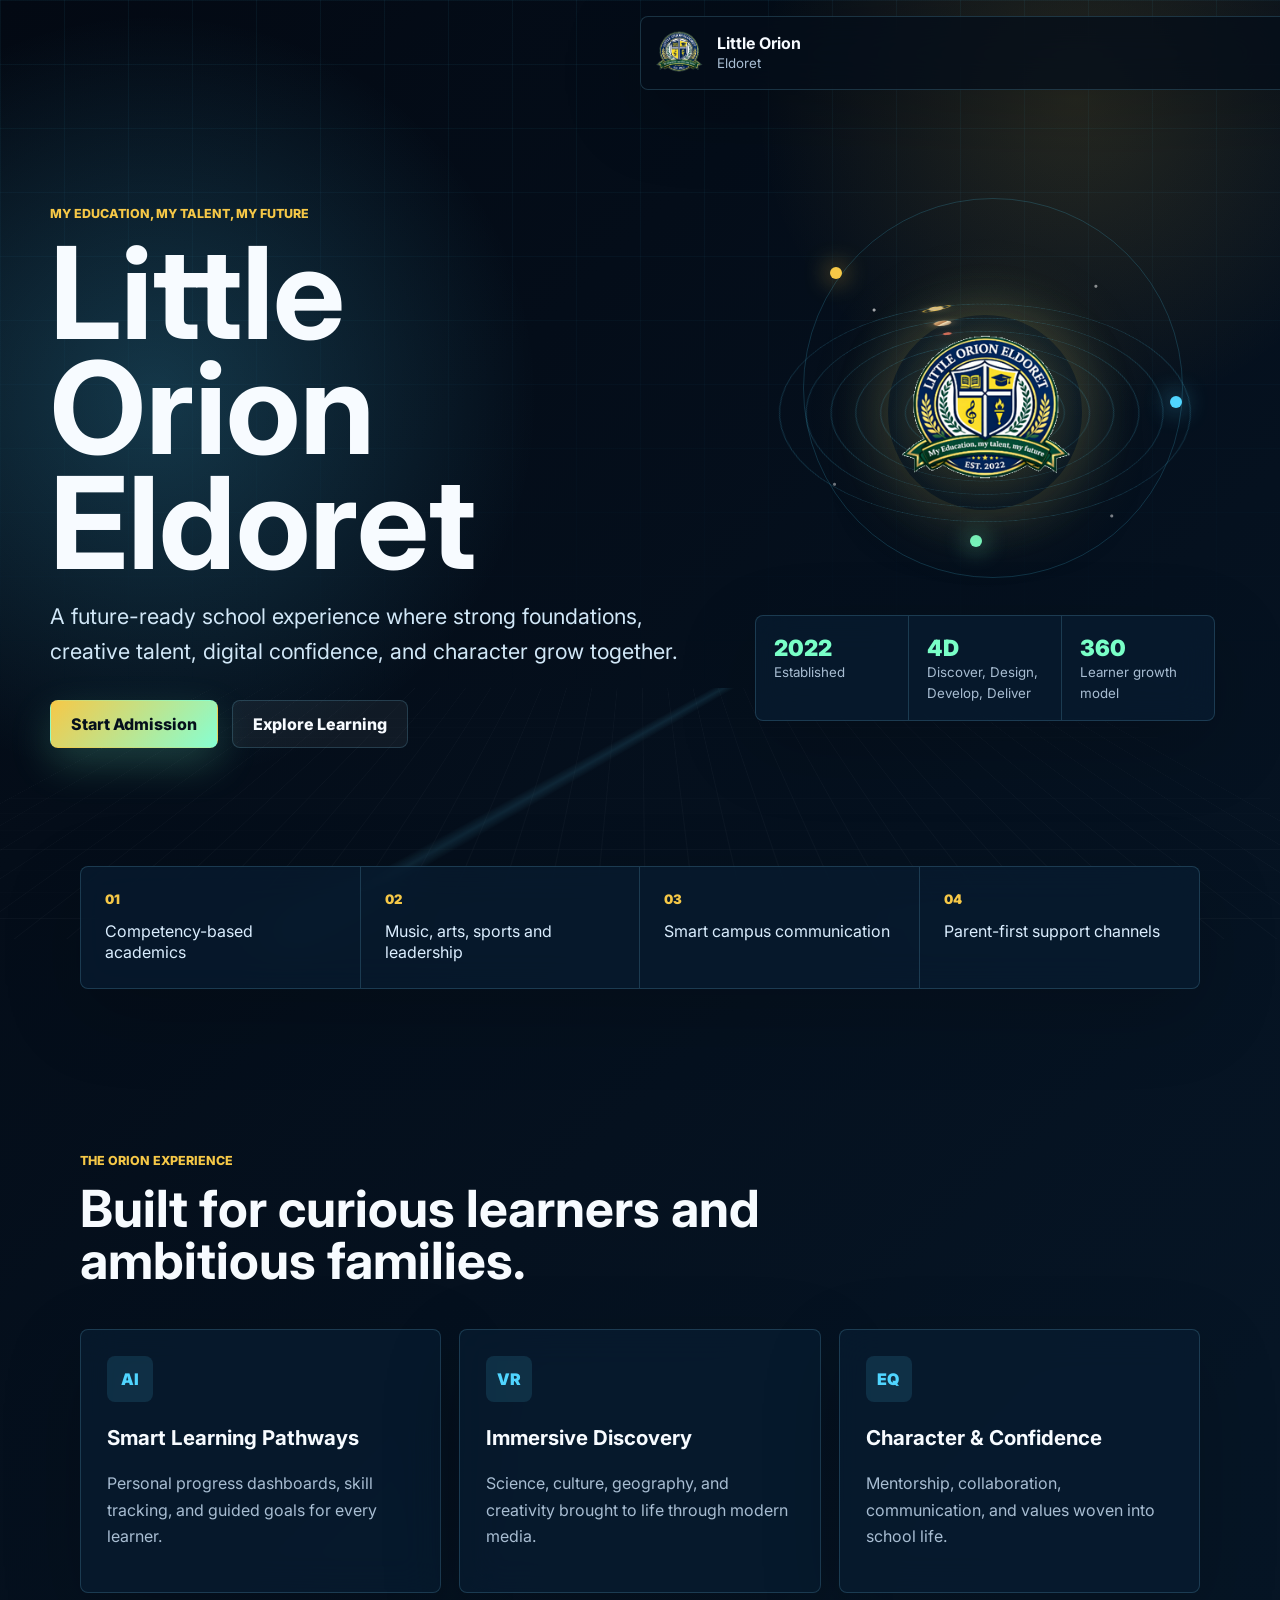
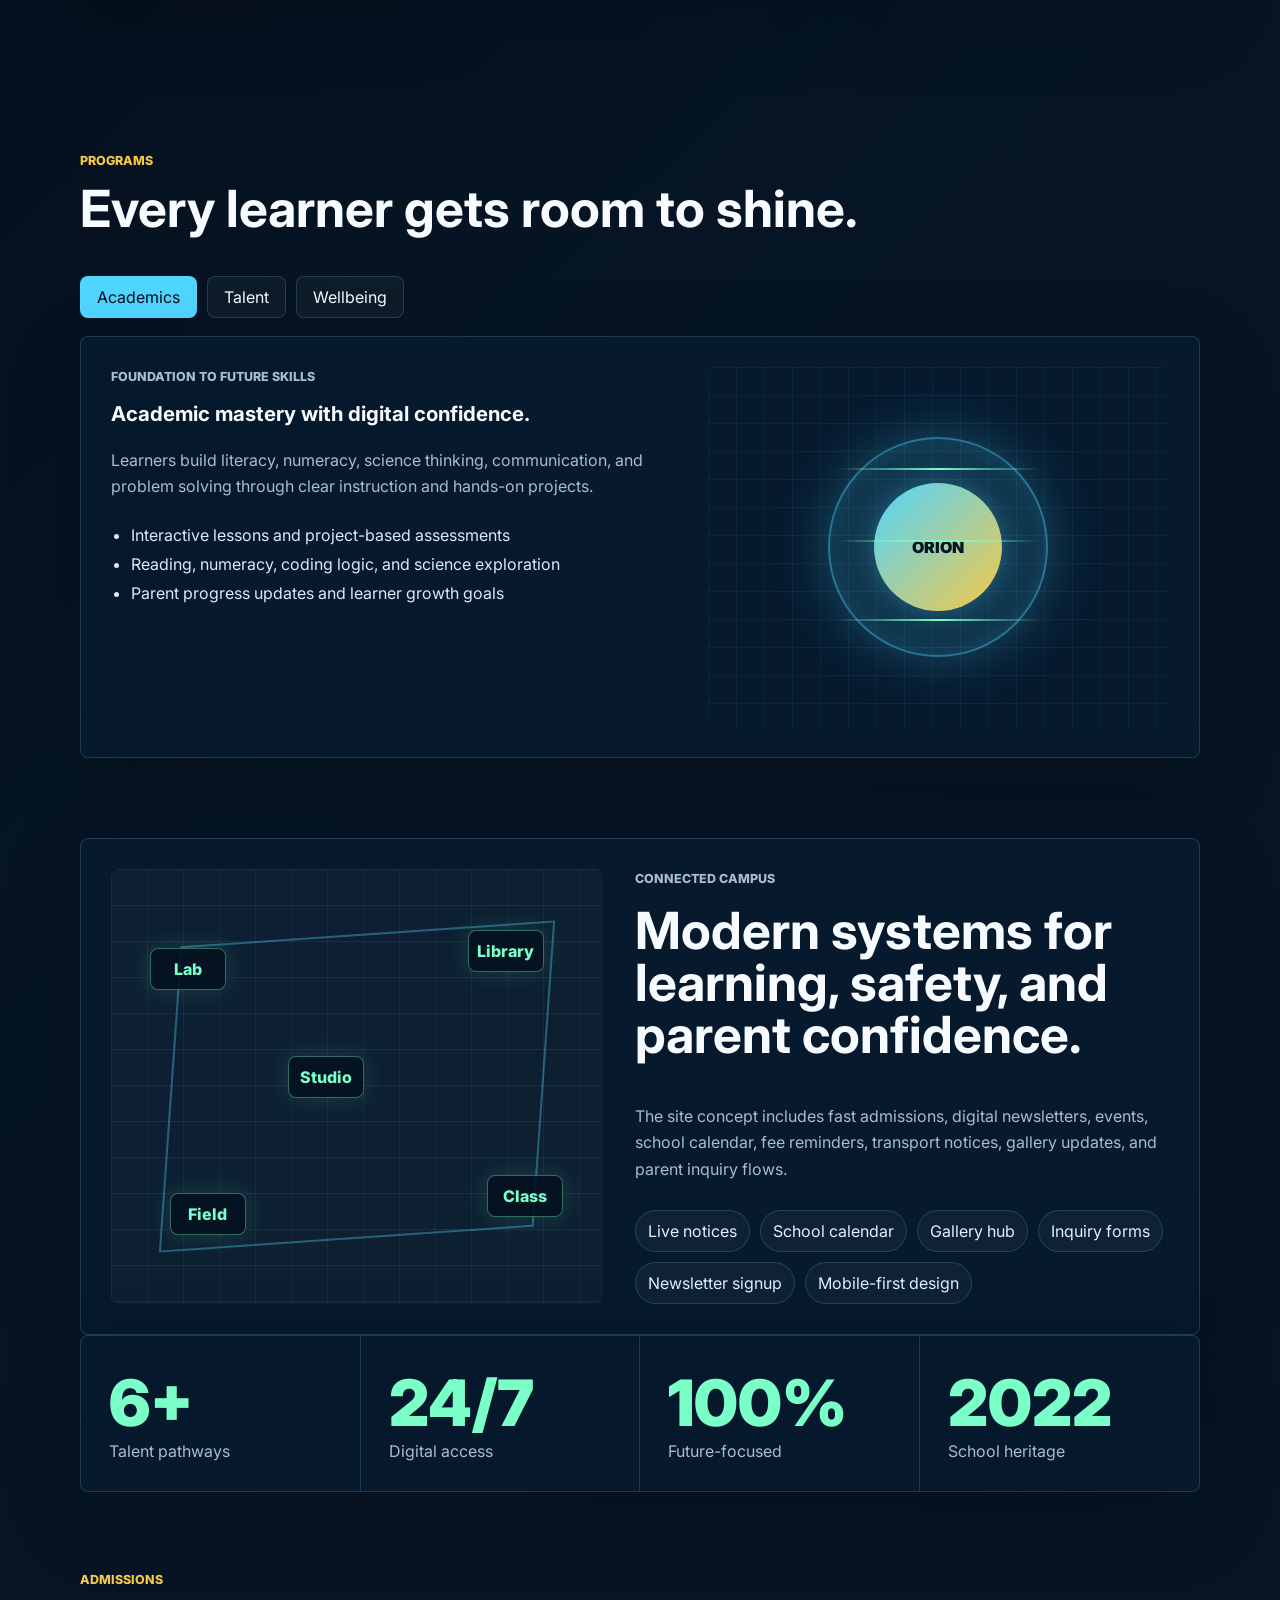
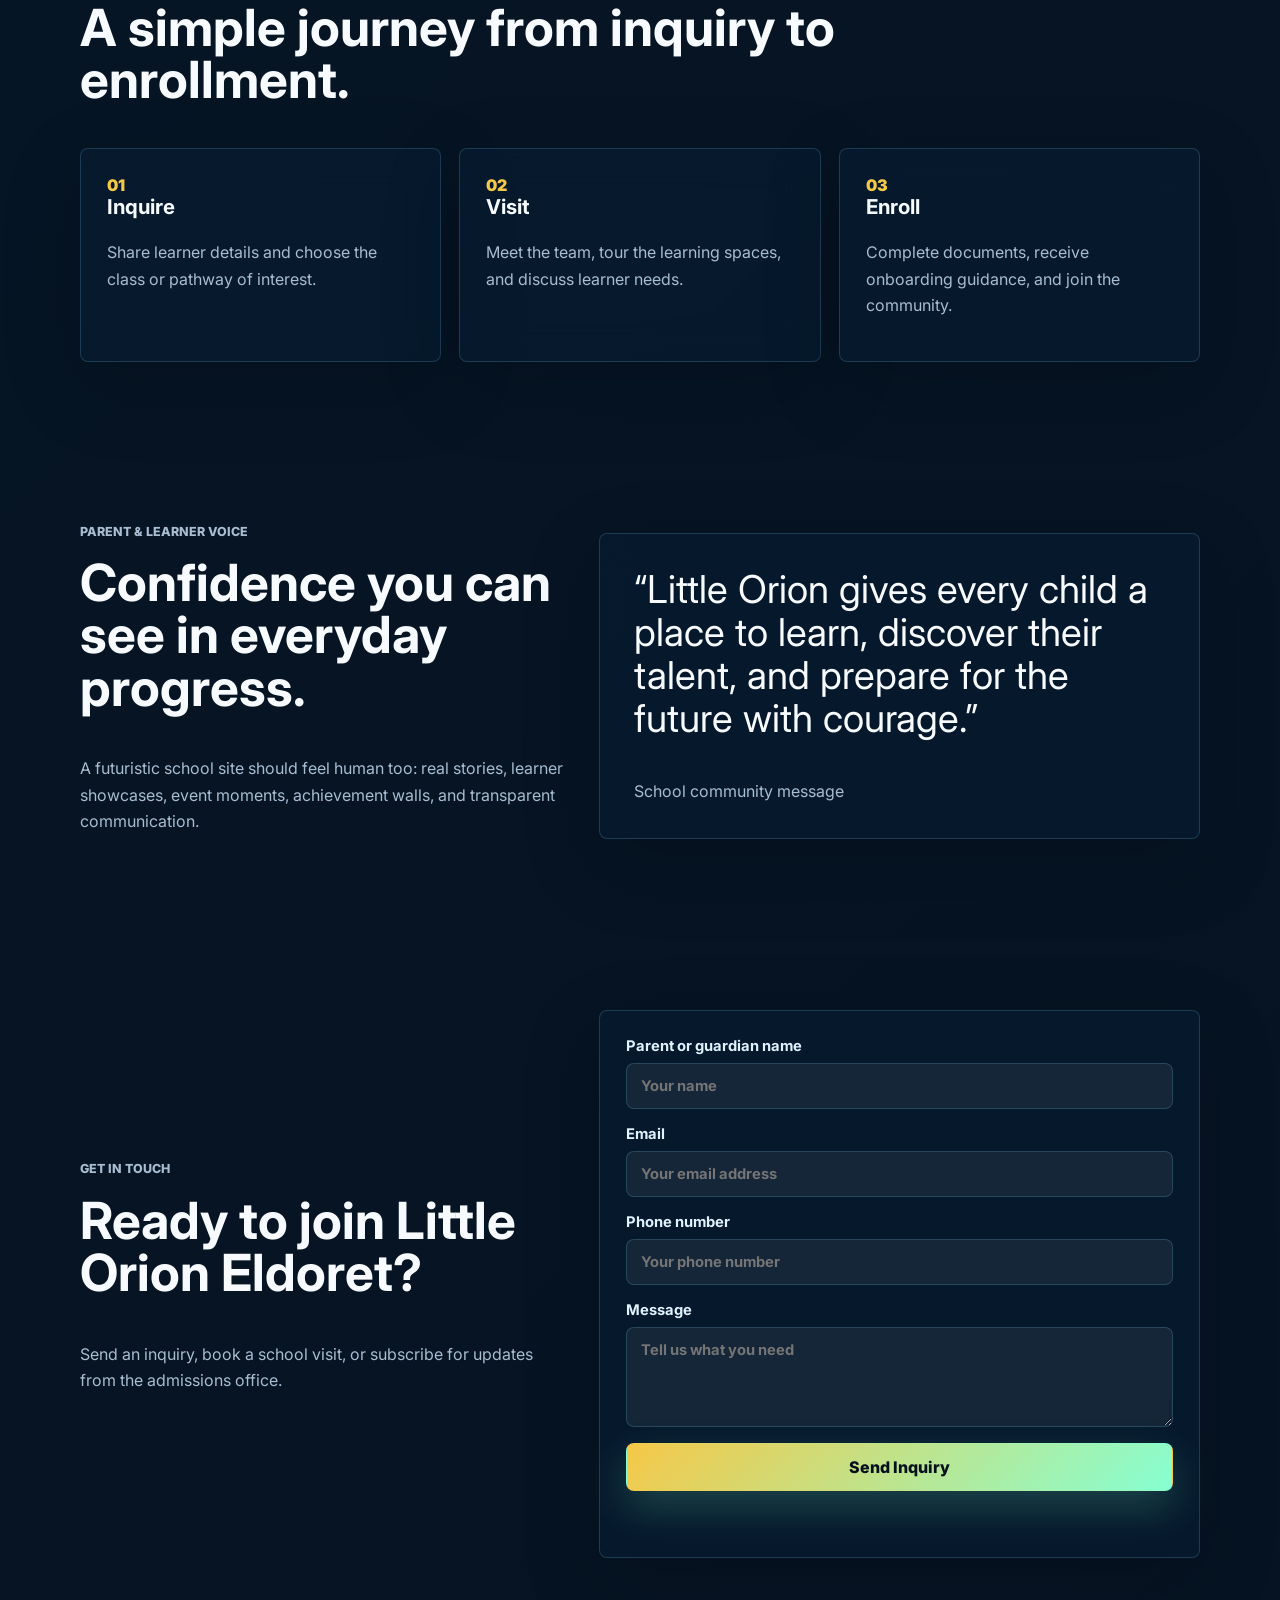
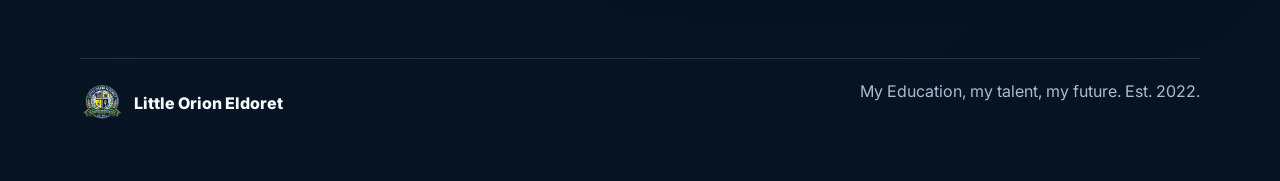
==== Little Oriin Website/LITTLE OREON SITE_FINAL/index.html @ c40c54e6 "Add files via upload" ====
<!DOCTYPE html>
<html lang="en">
  <head>
    <meta charset="UTF-8" />
    <meta name="viewport" content="width=device-width, initial-scale=1.0" />
    <title>Little Orion Eldoret | Future-Ready Learning</title>
    <meta
      name="description"
      content="A futuristic landing page concept for Little Orion Eldoret, built around academics, talent, technology, admissions, and school community."
    />
    <link rel="preconnect" href="https://fonts.googleapis.com" />
    <link rel="preconnect" href="https://fonts.gstatic.com" crossorigin />
    <link
      href="https://fonts.googleapis.com/css2?family=Inter:wght@400;500;600;700;800;900&display=swap"
      rel="stylesheet"
    />
    <link rel="stylesheet" href="styles.css" />
  </head>
  <body>
    <div class="site-shell">
      <header class="topbar" data-reveal>
        <a class="brand" href="#home" aria-label="Little Orion Eldoret home">
          <img src="assets/little-orion-crest-edge-transparent.png" alt="Little Orion Eldoret logo" />
          <span>
            <strong>Little Orion</strong>
            <small>Eldoret</small>
          </span>
        </a>
        <button class="menu-toggle" type="button" aria-label="Open navigation" aria-expanded="false">
          <span></span>
          <span></span>
          <span></span>
        </button>
        <nav class="nav-links" aria-label="Main navigation">
          <a href="#programs">Programs</a>
          <a href="#experience">Experience</a>
          <a href="#admissions">Admissions</a>
          <a href="#contact">Contact</a>
        </nav>
      </header>

      <main id="home">
        <section class="hero">
          <div class="hero-grid" aria-hidden="true"></div>
          <div class="hero-orbit" aria-hidden="true">
            <span></span>
            <span></span>
            <span></span>
          </div>
          <div class="hero-content" data-reveal>
            <p class="eyebrow">My Education, My Talent, My Future</p>
            <h1>Little Orion Eldoret</h1>
            <p class="hero-copy">
              A future-ready school experience where strong foundations, creative talent, digital
              confidence, and character grow together.
            </p>
            <div class="hero-actions">
              <a class="btn primary" href="#admissions">Start Admission</a>
              <a class="btn secondary" href="#programs">Explore Learning</a>
            </div>
          </div>

          <div class="hero-panel" data-reveal>
            <div class="crest-halo">
              <div class="solar-system" aria-hidden="true">
                <span class="orbit orbit-mercury"><i></i></span>
                <span class="orbit orbit-venus"><i></i></span>
                <span class="orbit orbit-earth"><i></i></span>
                <span class="orbit orbit-mars"><i></i></span>
                <span class="orbit orbit-jupiter"><i></i></span>
                <span class="orbit orbit-saturn"><i></i></span>
              </div>
              <img src="assets/little-orion-crest-edge-transparent.png" alt="Little Orion Eldoret crest" />
            </div>
            <div class="signal-board">
              <div>
                <span>2022</span>
                <small>Established</small>
              </div>
              <div>
                <span>4D</span>
                <small>Discover, Design, Develop, Deliver</small>
              </div>
              <div>
                <span>360</span>
                <small>Learner growth model</small>
              </div>
            </div>
          </div>
        </section>

        <section class="quick-links" aria-label="School highlights" data-reveal>
          <a href="#academics">
            <span>01</span>
            Competency-based academics
          </a>
          <a href="#talent">
            <span>02</span>
            Music, arts, sports and leadership
          </a>
          <a href="#campus">
            <span>03</span>
            Smart campus communication
          </a>
          <a href="#contact">
            <span>04</span>
            Parent-first support channels
          </a>
        </section>

        <section class="section intro" id="experience">
          <div class="section-heading" data-reveal>
            <p class="eyebrow">The Orion Experience</p>
            <h2>Built for curious learners and ambitious families.</h2>
          </div>
          <div class="experience-grid">
            <article data-reveal>
              <div class="icon">AI</div>
              <h3>Smart Learning Pathways</h3>
              <p>Personal progress dashboards, skill tracking, and guided goals for every learner.</p>
            </article>
            <article data-reveal>
              <div class="icon">VR</div>
              <h3>Immersive Discovery</h3>
              <p>Science, culture, geography, and creativity brought to life through modern media.</p>
            </article>
            <article data-reveal>
              <div class="icon">EQ</div>
              <h3>Character & Confidence</h3>
              <p>Mentorship, collaboration, communication, and values woven into school life.</p>
            </article>
          </div>
        </section>

        <section class="section programs" id="programs">
          <div class="section-heading" data-reveal>
            <p class="eyebrow">Programs</p>
            <h2>Every learner gets room to shine.</h2>
          </div>
          <div class="program-tabs" data-reveal>
            <button class="tab active" type="button" data-tab="academics">Academics</button>
            <button class="tab" type="button" data-tab="talent">Talent</button>
            <button class="tab" type="button" data-tab="wellbeing">Wellbeing</button>
          </div>
          <div class="program-display" data-reveal>
            <div class="program-copy">
              <p class="kicker" id="program-kicker">Foundation to future skills</p>
              <h3 id="program-title">Academic mastery with digital confidence.</h3>
              <p id="program-text">
                Learners build literacy, numeracy, science thinking, communication, and problem
                solving through clear instruction and hands-on projects.
              </p>
              <ul id="program-list">
                <li>Interactive lessons and project-based assessments</li>
                <li>Reading, numeracy, coding logic, and science exploration</li>
                <li>Parent progress updates and learner growth goals</li>
              </ul>
            </div>
            <div class="hologram-card" aria-label="Program visualization">
              <div class="holo-ring"></div>
              <div class="holo-core">
                <span>ORION</span>
              </div>
              <div class="data-stream one"></div>
              <div class="data-stream two"></div>
              <div class="data-stream three"></div>
            </div>
          </div>
        </section>

        <section class="section campus" id="campus">
          <div class="campus-visual" data-reveal>
            <div class="campus-line"></div>
            <div class="node n1">Lab</div>
            <div class="node n2">Library</div>
            <div class="node n3">Studio</div>
            <div class="node n4">Field</div>
            <div class="node n5">Class</div>
          </div>
          <div class="campus-copy" data-reveal>
            <p class="eyebrow">Connected Campus</p>
            <h2>Modern systems for learning, safety, and parent confidence.</h2>
            <p>
              The site concept includes fast admissions, digital newsletters, events, school
              calendar, fee reminders, transport notices, gallery updates, and parent inquiry flows.
            </p>
            <div class="feature-list">
              <span>Live notices</span>
              <span>School calendar</span>
              <span>Gallery hub</span>
              <span>Inquiry forms</span>
              <span>Newsletter signup</span>
              <span>Mobile-first design</span>
            </div>
          </div>
        </section>

        <section class="section stats" data-reveal>
          <div>
            <strong>6+</strong>
            <span>Talent pathways</span>
          </div>
          <div>
            <strong>24/7</strong>
            <span>Digital access</span>
          </div>
          <div>
            <strong>100%</strong>
            <span>Future-focused</span>
          </div>
          <div>
            <strong>2022</strong>
            <span>School heritage</span>
          </div>
        </section>

        <section class="section admissions" id="admissions">
          <div class="section-heading" data-reveal>
            <p class="eyebrow">Admissions</p>
            <h2>A simple journey from inquiry to enrollment.</h2>
          </div>
          <div class="timeline">
            <article data-reveal>
              <span>01</span>
              <h3>Inquire</h3>
              <p>Share learner details and choose the class or pathway of interest.</p>
            </article>
            <article data-reveal>
              <span>02</span>
              <h3>Visit</h3>
              <p>Meet the team, tour the learning spaces, and discuss learner needs.</p>
            </article>
            <article data-reveal>
              <span>03</span>
              <h3>Enroll</h3>
              <p>Complete documents, receive onboarding guidance, and join the community.</p>
            </article>
          </div>
        </section>

        <section class="section stories">
          <div class="story-copy" data-reveal>
            <p class="eyebrow">Parent & Learner Voice</p>
            <h2>Confidence you can see in everyday progress.</h2>
            <p>
              A futuristic school site should feel human too: real stories, learner showcases,
              event moments, achievement walls, and transparent communication.
            </p>
          </div>
          <div class="testimonial" data-reveal>
            <p>
              “Little Orion gives every child a place to learn, discover their talent, and prepare
              for the future with courage.”
            </p>
            <span>School community message</span>
          </div>
        </section>

        <section class="section contact" id="contact">
          <div data-reveal>
            <p class="eyebrow">Get In Touch</p>
            <h2>Ready to join Little Orion Eldoret?</h2>
            <p>
              Send an inquiry, book a school visit, or subscribe for updates from the admissions
              office.
            </p>
          </div>
          <form
            class="contact-form"
            data-reveal
            action="https://formspree.io/f/xkoyrvpa"
            method="POST"
          >
            <input type="hidden" name="_subject" value="New Little Orion Eldoret inquiry" />
            <input type="text" name="_honey" tabindex="-1" autocomplete="off" aria-hidden="true" />
            <label>
              Parent or guardian name
              <input type="text" name="name" placeholder="Your name" required />
            </label>
            <label>
              Email
              <input type="email" name="email" placeholder="Your email address" required />
            </label>
            <label>
              Phone number
              <input type="tel" name="phone" placeholder="Your phone number" />
            </label>
            <label>
              Message
              <textarea name="message" rows="4" placeholder="Tell us what you need" required></textarea>
            </label>
            <button class="btn primary" type="submit">Send Inquiry</button>
            <p class="form-status" role="status" aria-live="polite"></p>
          </form>
        </section>
      </main>

      <footer class="footer">
        <div>
          <img src="assets/little-orion-crest-edge-transparent.png" alt="" />
          <span>Little Orion Eldoret</span>
        </div>
        <p>My Education, my talent, my future. Est. 2022.</p>
      </footer>
    </div>
    <script src="script.js"></script>
  </body>
</html>
---- Little Oriin Website/LITTLE OREON SITE_FINAL/styles.css ----
:root {
  color-scheme: dark;
  --navy: #061525;
  --deep: #071b30;
  --blue: #0a4d8e;
  --cyan: #50d5ff;
  --mint: #79ffc7;
  --gold: #f6c847;
  --white: #f7fbff;
  --muted: #a8bdd2;
  --line: rgba(130, 219, 255, 0.18);
  --glass: rgba(8, 28, 49, 0.72);
  --radius: 8px;
  font-family: Inter, system-ui, -apple-system, BlinkMacSystemFont, "Segoe UI", sans-serif;
}

* {
  box-sizing: border-box;
}

html {
  scroll-behavior: smooth;
}

body {
  margin: 0;
  background:
    radial-gradient(circle at 12% 8%, rgba(80, 213, 255, 0.22), transparent 24rem),
    radial-gradient(circle at 84% 2%, rgba(246, 200, 71, 0.14), transparent 20rem),
    linear-gradient(135deg, #030913 0%, var(--navy) 42%, #061322 100%);
  color: var(--white);
  min-height: 100vh;
}

body::before {
  content: "";
  position: fixed;
  inset: 0;
  pointer-events: none;
  background-image:
    linear-gradient(rgba(80, 213, 255, 0.06) 1px, transparent 1px),
    linear-gradient(90deg, rgba(80, 213, 255, 0.06) 1px, transparent 1px);
  background-size: 64px 64px;
  mask-image: linear-gradient(to bottom, black, transparent 78%);
}

a {
  color: inherit;
  text-decoration: none;
}

button,
input,
textarea {
  font: inherit;
}

.site-shell {
  overflow: hidden;
}

.topbar {
  position: fixed;
  top: 16px;
  left: 50%;
  transform: translateX(-50%);
  z-index: 30;
  width: min(1120px, calc(100% - 32px));
  min-height: 72px;
  display: flex;
  align-items: center;
  justify-content: space-between;
  gap: 20px;
  padding: 10px 12px;
  border: 1px solid var(--line);
  border-radius: var(--radius);
  background: rgba(4, 14, 25, 0.78);
  backdrop-filter: blur(22px);
  box-shadow: 0 20px 80px rgba(0, 0, 0, 0.22);
}

.brand {
  display: inline-flex;
  align-items: center;
  gap: 12px;
  min-width: 0;
}

.brand img {
  width: 52px;
  height: 52px;
}

.brand strong,
.brand small {
  display: block;
}

.brand strong {
  font-size: 1rem;
  line-height: 1;
}

.brand small {
  color: var(--muted);
  margin-top: 4px;
}

.nav-links {
  display: flex;
  align-items: center;
  gap: 6px;
}

.nav-links a {
  padding: 12px 14px;
  border-radius: 999px;
  color: #d8eaff;
  font-size: 0.92rem;
  transition: background 180ms ease, color 180ms ease;
}

.nav-links a:hover {
  background: rgba(80, 213, 255, 0.12);
  color: white;
}

.menu-toggle {
  display: none;
  width: 44px;
  height: 44px;
  border: 1px solid var(--line);
  border-radius: var(--radius);
  background: rgba(255, 255, 255, 0.04);
  padding: 10px;
}

.menu-toggle span {
  display: block;
  height: 2px;
  margin: 5px 0;
  background: var(--white);
}

.hero {
  position: relative;
  min-height: 100vh;
  display: grid;
  grid-template-columns: minmax(0, 1.05fr) minmax(300px, 0.8fr);
  align-items: center;
  gap: 48px;
  width: min(1180px, calc(100% - 40px));
  margin: 0 auto;
  padding: 126px 0 72px;
}

.hero-grid {
  position: absolute;
  inset: 80px -12vw 40px;
  background:
    linear-gradient(120deg, transparent 0 45%, rgba(80, 213, 255, 0.18) 46%, transparent 47% 100%),
    linear-gradient(rgba(255, 255, 255, 0.04) 1px, transparent 1px),
    linear-gradient(90deg, rgba(255, 255, 255, 0.04) 1px, transparent 1px);
  background-size: 100% 100%, 44px 44px, 44px 44px;
  transform: perspective(760px) rotateX(62deg) translateY(18%);
  transform-origin: center bottom;
  opacity: 0.62;
}

.hero-orbit {
  position: absolute;
  right: 4%;
  top: 22%;
  width: 380px;
  height: 380px;
  border: 1px solid rgba(80, 213, 255, 0.18);
  border-radius: 50%;
  animation: spin 18s linear infinite;
}

.hero-orbit span {
  position: absolute;
  width: 12px;
  height: 12px;
  border-radius: 50%;
  background: var(--gold);
  box-shadow: 0 0 24px var(--gold);
}

.hero-orbit span:nth-child(1) {
  top: 18%;
  left: 7%;
}

.hero-orbit span:nth-child(2) {
  right: 0;
  top: 52%;
  background: var(--cyan);
  box-shadow: 0 0 24px var(--cyan);
}

.hero-orbit span:nth-child(3) {
  bottom: 8%;
  left: 44%;
  background: var(--mint);
  box-shadow: 0 0 24px var(--mint);
}

.hero-content,
.hero-panel,
.section,
.quick-links {
  position: relative;
  z-index: 2;
}

.eyebrow,
.kicker {
  margin: 0 0 14px;
  color: var(--gold);
  font-size: 0.78rem;
  font-weight: 800;
  letter-spacing: 0;
  text-transform: uppercase;
}

h1,
h2,
h3,
p {
  margin-top: 0;
}

h1 {
  max-width: 820px;
  margin-bottom: 18px;
  font-size: clamp(3.4rem, 10vw, 8.4rem);
  line-height: 0.9;
  letter-spacing: 0;
}

h2 {
  font-size: clamp(2rem, 4vw, 4.2rem);
  line-height: 1.02;
  letter-spacing: 0;
}

h3 {
  font-size: 1.28rem;
  line-height: 1.18;
}

.hero-copy {
  max-width: 650px;
  color: #d1e7f7;
  font-size: clamp(1.05rem, 1.7vw, 1.35rem);
  line-height: 1.65;
}

.hero-actions {
  display: flex;
  flex-wrap: wrap;
  gap: 14px;
  margin-top: 30px;
}

.btn {
  display: inline-flex;
  align-items: center;
  justify-content: center;
  min-height: 48px;
  padding: 0 20px;
  border: 1px solid transparent;
  border-radius: var(--radius);
  font-weight: 800;
  cursor: pointer;
}

.btn.primary {
  color: #05101c;
  background: linear-gradient(135deg, var(--gold), #86ffd2);
  box-shadow: 0 16px 42px rgba(121, 255, 199, 0.2);
}

.btn.secondary {
  border-color: var(--line);
  color: var(--white);
  background: rgba(255, 255, 255, 0.05);
}

.hero-panel {
  display: grid;
  gap: 22px;
  justify-items: center;
}

.crest-halo {
  position: relative;
  width: min(360px, 82vw);
  aspect-ratio: 1;
  display: grid;
  place-items: center;
  border-radius: 50%;
  background:
    radial-gradient(circle at 50% 50%, rgba(246, 200, 71, 0.28), transparent 22%),
    radial-gradient(circle at 50% 50%, rgba(80, 213, 255, 0.12), transparent 58%),
    radial-gradient(circle at 50% 50%, rgba(246, 200, 71, 0.08), transparent 70%);
}

.crest-halo::before,
.crest-halo::after {
  content: "";
  position: absolute;
  inset: 0;
  border-radius: 50%;
  pointer-events: none;
}

.crest-halo::before {
  inset: 23%;
  background: radial-gradient(circle, rgba(255, 236, 139, 0.48), rgba(246, 200, 71, 0.12) 44%, transparent 68%);
  box-shadow: 0 0 54px rgba(246, 200, 71, 0.24);
  animation: solarPulse 3.8s ease-in-out infinite;
}

.crest-halo::after {
  inset: -5%;
  background:
    radial-gradient(circle at 22% 24%, rgba(255, 255, 255, 0.76) 0 1px, transparent 2px),
    radial-gradient(circle at 78% 18%, rgba(255, 255, 255, 0.62) 0 1px, transparent 2px),
    radial-gradient(circle at 82% 76%, rgba(255, 255, 255, 0.58) 0 1px, transparent 2px),
    radial-gradient(circle at 12% 68%, rgba(255, 255, 255, 0.52) 0 1px, transparent 2px);
  opacity: 0.82;
}

.crest-halo img {
  width: 54%;
  z-index: 5;
  filter: drop-shadow(0 24px 40px rgba(0, 0, 0, 0.38));
}

.solar-system {
  position: absolute;
  inset: -3%;
  z-index: 2;
  border-radius: 50%;
  transform: rotateX(58deg) rotateZ(-14deg);
  transform-style: preserve-3d;
}

.orbit {
  position: absolute;
  left: 50%;
  top: 50%;
  display: block;
  border: 1px solid rgba(80, 213, 255, 0.2);
  border-radius: 50%;
  transform: translate(-50%, -50%);
  animation: planetOrbit var(--duration) linear infinite;
}

.orbit i {
  position: absolute;
  left: 50%;
  top: -5px;
  display: block;
  width: var(--planet-size);
  height: var(--planet-size);
  border-radius: 50%;
  background: var(--planet-color);
  box-shadow: 0 0 16px var(--planet-glow);
  transform: translateX(-50%) rotateX(-58deg);
}

.orbit-mercury {
  width: 42%;
  height: 42%;
  --duration: 6s;
  --planet-size: 7px;
  --planet-color: #bab8ad;
  --planet-glow: rgba(186, 184, 173, 0.45);
}

.orbit-venus {
  width: 55%;
  height: 55%;
  --duration: 9s;
  --planet-size: 10px;
  --planet-color: #e9b66c;
  --planet-glow: rgba(233, 182, 108, 0.5);
}

.orbit-earth {
  width: 68%;
  height: 68%;
  --duration: 13s;
  --planet-size: 11px;
  --planet-color: #4dd6ff;
  --planet-glow: rgba(77, 214, 255, 0.55);
}

.orbit-mars {
  width: 81%;
  height: 81%;
  --duration: 17s;
  --planet-size: 9px;
  --planet-color: #db735d;
  --planet-glow: rgba(219, 115, 93, 0.5);
}

.orbit-jupiter {
  width: 94%;
  height: 94%;
  --duration: 24s;
  --planet-size: 18px;
  --planet-color: linear-gradient(135deg, #f3d7a0, #b77b4b 48%, #fff0c7 52%, #8c5f42);
  --planet-glow: rgba(243, 215, 160, 0.45);
}

.orbit-saturn {
  width: 108%;
  height: 108%;
  --duration: 31s;
  --planet-size: 15px;
  --planet-color: #d7c089;
  --planet-glow: rgba(215, 192, 137, 0.45);
}

.orbit-saturn i::after {
  content: "";
  position: absolute;
  left: 50%;
  top: 50%;
  width: 28px;
  height: 8px;
  border: 2px solid rgba(246, 200, 71, 0.72);
  border-radius: 50%;
  transform: translate(-50%, -50%) rotate(-18deg);
}

.signal-board,
.quick-links,
.experience-grid article,
.program-display,
.campus,
.stats,
.timeline article,
.testimonial,
.contact-form {
  border: 1px solid var(--line);
  border-radius: var(--radius);
  background: var(--glass);
  backdrop-filter: blur(18px);
  box-shadow: 0 24px 80px rgba(0, 0, 0, 0.18);
}

.signal-board {
  display: grid;
  grid-template-columns: repeat(3, 1fr);
  width: min(460px, 100%);
}

.signal-board div {
  padding: 18px;
  border-right: 1px solid var(--line);
}

.signal-board div:last-child {
  border-right: 0;
}

.signal-board span,
.stats strong {
  display: block;
  color: var(--mint);
  font-size: 1.4rem;
  font-weight: 900;
}

.signal-board small,
.stats span {
  color: var(--muted);
  line-height: 1.35;
}

.quick-links {
  width: min(1120px, calc(100% - 40px));
  margin: -34px auto 84px;
  display: grid;
  grid-template-columns: repeat(4, 1fr);
  overflow: hidden;
}

.quick-links a {
  min-height: 120px;
  padding: 24px;
  border-right: 1px solid var(--line);
  color: #dbeeff;
  line-height: 1.35;
}

.quick-links a:last-child {
  border-right: 0;
}

.quick-links span {
  display: block;
  color: var(--gold);
  font-size: 0.82rem;
  font-weight: 900;
  margin-bottom: 12px;
}

.section {
  width: min(1120px, calc(100% - 40px));
  margin: 0 auto;
  padding: 80px 0;
}

.section-heading {
  max-width: 780px;
  margin-bottom: 34px;
}

.experience-grid {
  display: grid;
  grid-template-columns: repeat(3, 1fr);
  gap: 18px;
}

.experience-grid article {
  padding: 26px;
}

.icon {
  width: 46px;
  height: 46px;
  display: grid;
  place-items: center;
  margin-bottom: 24px;
  border-radius: var(--radius);
  background: rgba(80, 213, 255, 0.12);
  color: var(--cyan);
  font-weight: 900;
}

.experience-grid p,
.program-copy p,
.campus-copy p,
.story-copy p,
.contact p,
.timeline p,
.testimonial span {
  color: var(--muted);
  line-height: 1.65;
}

.program-tabs {
  display: flex;
  gap: 10px;
  flex-wrap: wrap;
  margin-bottom: 18px;
}

.tab {
  min-height: 42px;
  padding: 0 16px;
  border: 1px solid var(--line);
  border-radius: var(--radius);
  color: var(--white);
  background: rgba(255, 255, 255, 0.04);
  cursor: pointer;
}

.tab.active {
  color: #05101c;
  background: var(--cyan);
}

.program-display {
  display: grid;
  grid-template-columns: minmax(0, 1fr) minmax(280px, 0.82fr);
  gap: 34px;
  padding: 30px;
}

.program-copy ul {
  padding-left: 20px;
  margin: 22px 0 0;
  color: #d9ebf9;
  line-height: 1.8;
}

.hologram-card {
  min-height: 360px;
  position: relative;
  display: grid;
  place-items: center;
  overflow: hidden;
  border-radius: var(--radius);
  background:
    linear-gradient(rgba(80, 213, 255, 0.07) 1px, transparent 1px),
    linear-gradient(90deg, rgba(80, 213, 255, 0.07) 1px, transparent 1px),
    radial-gradient(circle at center, rgba(80, 213, 255, 0.18), transparent 58%);
  background-size: 28px 28px, 28px 28px, 100% 100%;
}

.holo-ring {
  width: 220px;
  aspect-ratio: 1;
  border: 2px solid rgba(80, 213, 255, 0.45);
  border-radius: 50%;
  box-shadow: inset 0 0 34px rgba(80, 213, 255, 0.28), 0 0 36px rgba(80, 213, 255, 0.18);
  animation: spin 12s linear infinite;
}

.holo-core {
  position: absolute;
  width: 128px;
  aspect-ratio: 1;
  display: grid;
  place-items: center;
  border-radius: 50%;
  color: #061525;
  background: linear-gradient(135deg, var(--cyan), var(--gold));
  font-weight: 900;
  box-shadow: 0 0 46px rgba(80, 213, 255, 0.42);
}

.data-stream {
  position: absolute;
  height: 2px;
  width: 44%;
  background: linear-gradient(90deg, transparent, var(--mint), transparent);
  animation: scan 3s linear infinite;
}

.data-stream.one {
  top: 28%;
}

.data-stream.two {
  top: 48%;
  animation-delay: 1s;
}

.data-stream.three {
  top: 70%;
  animation-delay: 1.7s;
}

.campus {
  display: grid;
  grid-template-columns: 0.92fr 1fr;
  gap: 32px;
  padding: 30px;
}

.campus-visual {
  min-height: 390px;
  position: relative;
  border-radius: var(--radius);
  background:
    linear-gradient(rgba(246, 200, 71, 0.08) 1px, transparent 1px),
    linear-gradient(90deg, rgba(80, 213, 255, 0.08) 1px, transparent 1px),
    rgba(255, 255, 255, 0.03);
  background-size: 36px 36px;
}

.campus-line {
  position: absolute;
  inset: 64px 60px;
  border: 2px solid rgba(80, 213, 255, 0.36);
  transform: skew(-8deg) rotate(-4deg);
}

.node {
  position: absolute;
  min-width: 76px;
  min-height: 42px;
  display: grid;
  place-items: center;
  border: 1px solid rgba(121, 255, 199, 0.38);
  border-radius: var(--radius);
  background: rgba(4, 18, 32, 0.88);
  color: var(--mint);
  font-weight: 800;
  box-shadow: 0 0 24px rgba(121, 255, 199, 0.14);
}

.n1 { left: 8%; top: 18%; }
.n2 { right: 12%; top: 14%; }
.n3 { left: 36%; top: 43%; }
.n4 { left: 12%; bottom: 16%; }
.n5 { right: 8%; bottom: 20%; }

.feature-list {
  display: flex;
  flex-wrap: wrap;
  gap: 10px;
  margin-top: 28px;
}

.feature-list span {
  padding: 10px 12px;
  border: 1px solid var(--line);
  border-radius: 999px;
  color: #dcf2ff;
  background: rgba(255, 255, 255, 0.04);
}

.stats {
  display: grid;
  grid-template-columns: repeat(4, 1fr);
  padding: 0;
  overflow: hidden;
}

.stats div {
  padding: 28px;
  border-right: 1px solid var(--line);
}

.stats div:last-child {
  border-right: 0;
}

.stats strong {
  font-size: clamp(2rem, 5vw, 4rem);
}

.timeline {
  display: grid;
  grid-template-columns: repeat(3, 1fr);
  gap: 18px;
}

.timeline article {
  padding: 26px;
}

.timeline span {
  color: var(--gold);
  font-weight: 900;
}

.stories,
.contact {
  display: grid;
  grid-template-columns: 0.9fr 1.1fr;
  gap: 28px;
  align-items: center;
}

.testimonial {
  padding: 34px;
}

.testimonial p {
  font-size: clamp(1.4rem, 3vw, 2.7rem);
  line-height: 1.12;
}

.contact-form {
  display: grid;
  gap: 16px;
  padding: 26px;
}

.contact-form label {
  display: grid;
  gap: 8px;
  color: #dff2ff;
  font-size: 0.92rem;
  font-weight: 700;
}

.contact-form input,
.contact-form textarea {
  width: 100%;
  border: 1px solid var(--line);
  border-radius: var(--radius);
  background: rgba(255, 255, 255, 0.06);
  color: var(--white);
  padding: 13px 14px;
  outline: none;
}

.contact-form input[name="_honey"] {
  display: none;
}

.contact-form input:focus,
.contact-form textarea:focus {
  border-color: var(--cyan);
  box-shadow: 0 0 0 4px rgba(80, 213, 255, 0.12);
}

.form-status {
  min-height: 24px;
  margin: 0;
  color: var(--mint);
  font-weight: 800;
}

.footer {
  width: min(1120px, calc(100% - 40px));
  margin: 20px auto 34px;
  padding: 22px 0;
  display: flex;
  justify-content: space-between;
  gap: 20px;
  border-top: 1px solid var(--line);
  color: var(--muted);
}

.footer div {
  display: inline-flex;
  align-items: center;
  gap: 10px;
  color: var(--white);
  font-weight: 800;
}

.footer img {
  width: 44px;
  height: 44px;
}

[data-reveal] {
  opacity: 0;
  transform: translateY(24px);
  transition: opacity 650ms ease, transform 650ms ease;
}

[data-reveal].visible {
  opacity: 1;
  transform: translateY(0);
}

@keyframes spin {
  to {
    transform: rotate(360deg);
  }
}

@keyframes pulse {
  0%,
  100% {
    transform: scale(0.94);
    opacity: 0.55;
  }
  50% {
    transform: scale(1.04);
    opacity: 1;
  }
}

@keyframes solarPulse {
  0%,
  100% {
    transform: scale(0.92);
    opacity: 0.68;
  }
  50% {
    transform: scale(1.08);
    opacity: 0.95;
  }
}

@keyframes planetOrbit {
  from {
    transform: translate(-50%, -50%) rotateZ(0deg);
  }
  to {
    transform: translate(-50%, -50%) rotateZ(360deg);
  }
}

@keyframes scan {
  from {
    transform: translateX(-130%);
    opacity: 0;
  }
  30%,
  70% {
    opacity: 1;
  }
  to {
    transform: translateX(130%);
    opacity: 0;
  }
}

@media (max-width: 900px) {
  .topbar {
    top: 10px;
    width: calc(100% - 20px);
  }

  .menu-toggle {
    display: block;
  }

  .nav-links {
    position: absolute;
    top: calc(100% + 10px);
    right: 0;
    width: min(280px, 100%);
    display: none;
    flex-direction: column;
    align-items: stretch;
    padding: 10px;
    border: 1px solid var(--line);
    border-radius: var(--radius);
    background: rgba(4, 14, 25, 0.95);
  }

  .nav-links.open {
    display: flex;
  }

  .hero,
  .program-display,
  .campus,
  .stories,
  .contact {
    grid-template-columns: 1fr;
  }

  .hero {
    gap: 24px;
    padding-top: 118px;
  }

  .hero-orbit {
    width: 300px;
    height: 300px;
    right: -90px;
    top: 16%;
  }

  .quick-links,
  .experience-grid,
  .stats,
  .timeline {
    grid-template-columns: repeat(2, 1fr);
  }

  .quick-links a:nth-child(2),
  .stats div:nth-child(2) {
    border-right: 0;
  }

  .quick-links a {
    border-bottom: 1px solid var(--line);
  }

  .quick-links a:nth-child(n + 3) {
    border-bottom: 0;
  }
}

@media (max-width: 620px) {
  .brand strong {
    font-size: 0.92rem;
  }

  .hero,
  .section,
  .quick-links,
  .footer {
    width: min(100% - 28px, 1120px);
  }

  h1 {
    font-size: clamp(3rem, 18vw, 5rem);
  }

  .hero-actions,
  .btn {
    width: 100%;
  }

  .quick-links,
  .experience-grid,
  .stats,
  .timeline,
  .signal-board {
    grid-template-columns: 1fr;
  }

  .quick-links a,
  .signal-board div,
  .stats div {
    border-right: 0;
    border-bottom: 1px solid var(--line);
  }

  .quick-links a:last-child,
  .signal-board div:last-child,
  .stats div:last-child {
    border-bottom: 0;
  }

  .program-display,
  .campus,
  .testimonial,
  .contact-form {
    padding: 20px;
  }

  .campus-visual,
  .hologram-card {
    min-height: 310px;
  }

  .footer {
    flex-direction: column;
  }
}
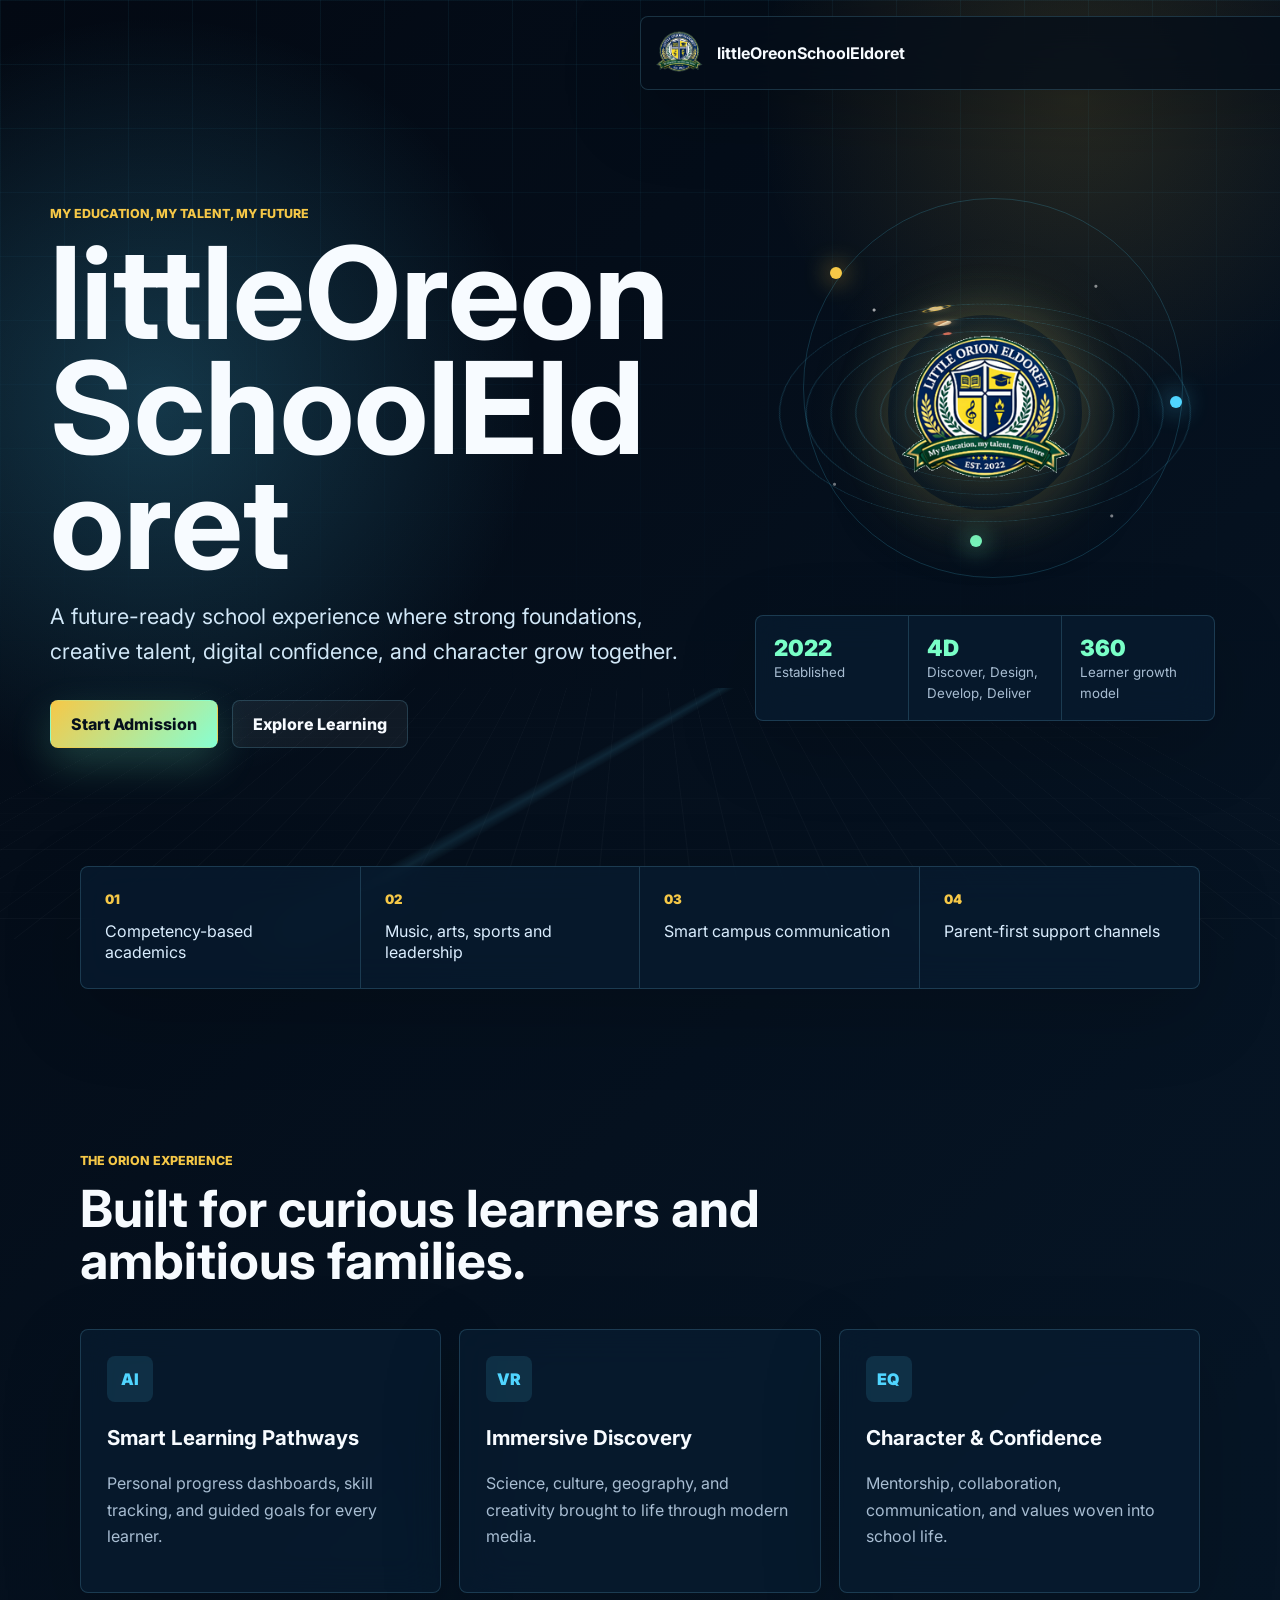
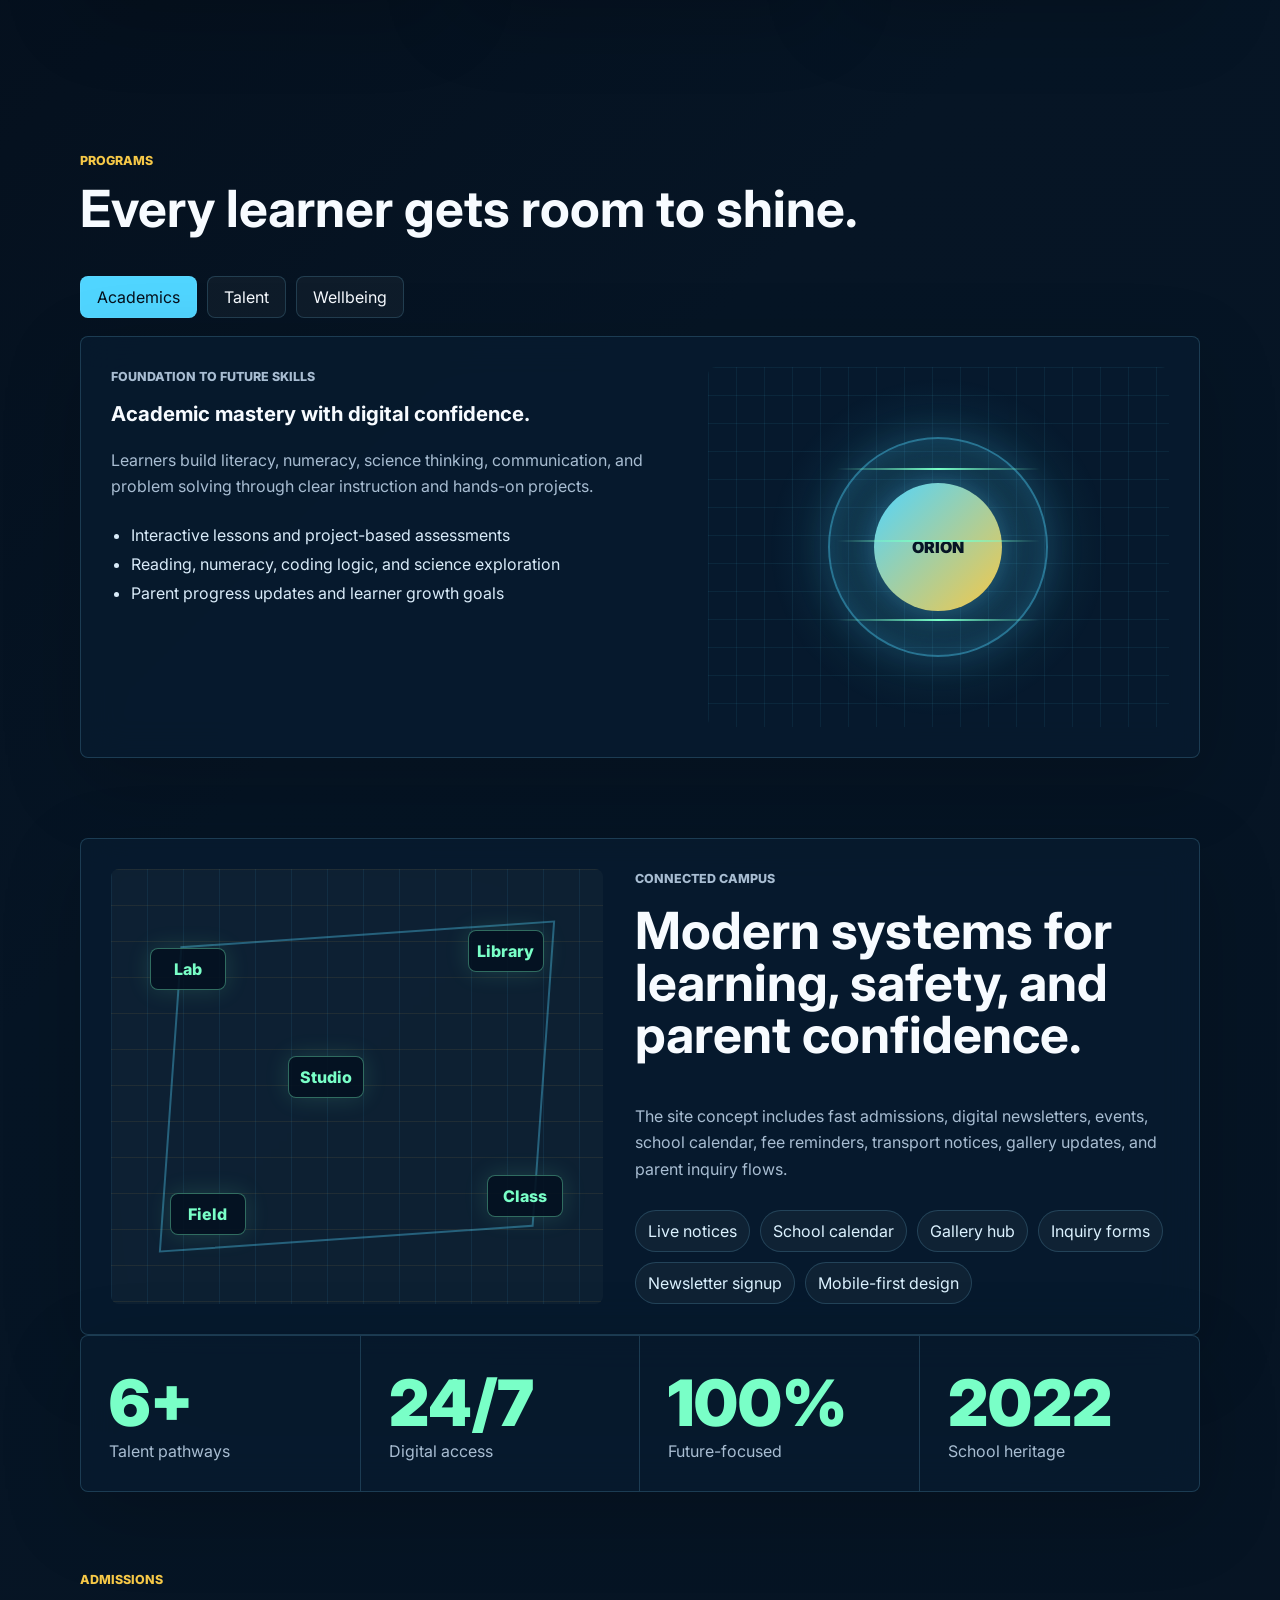
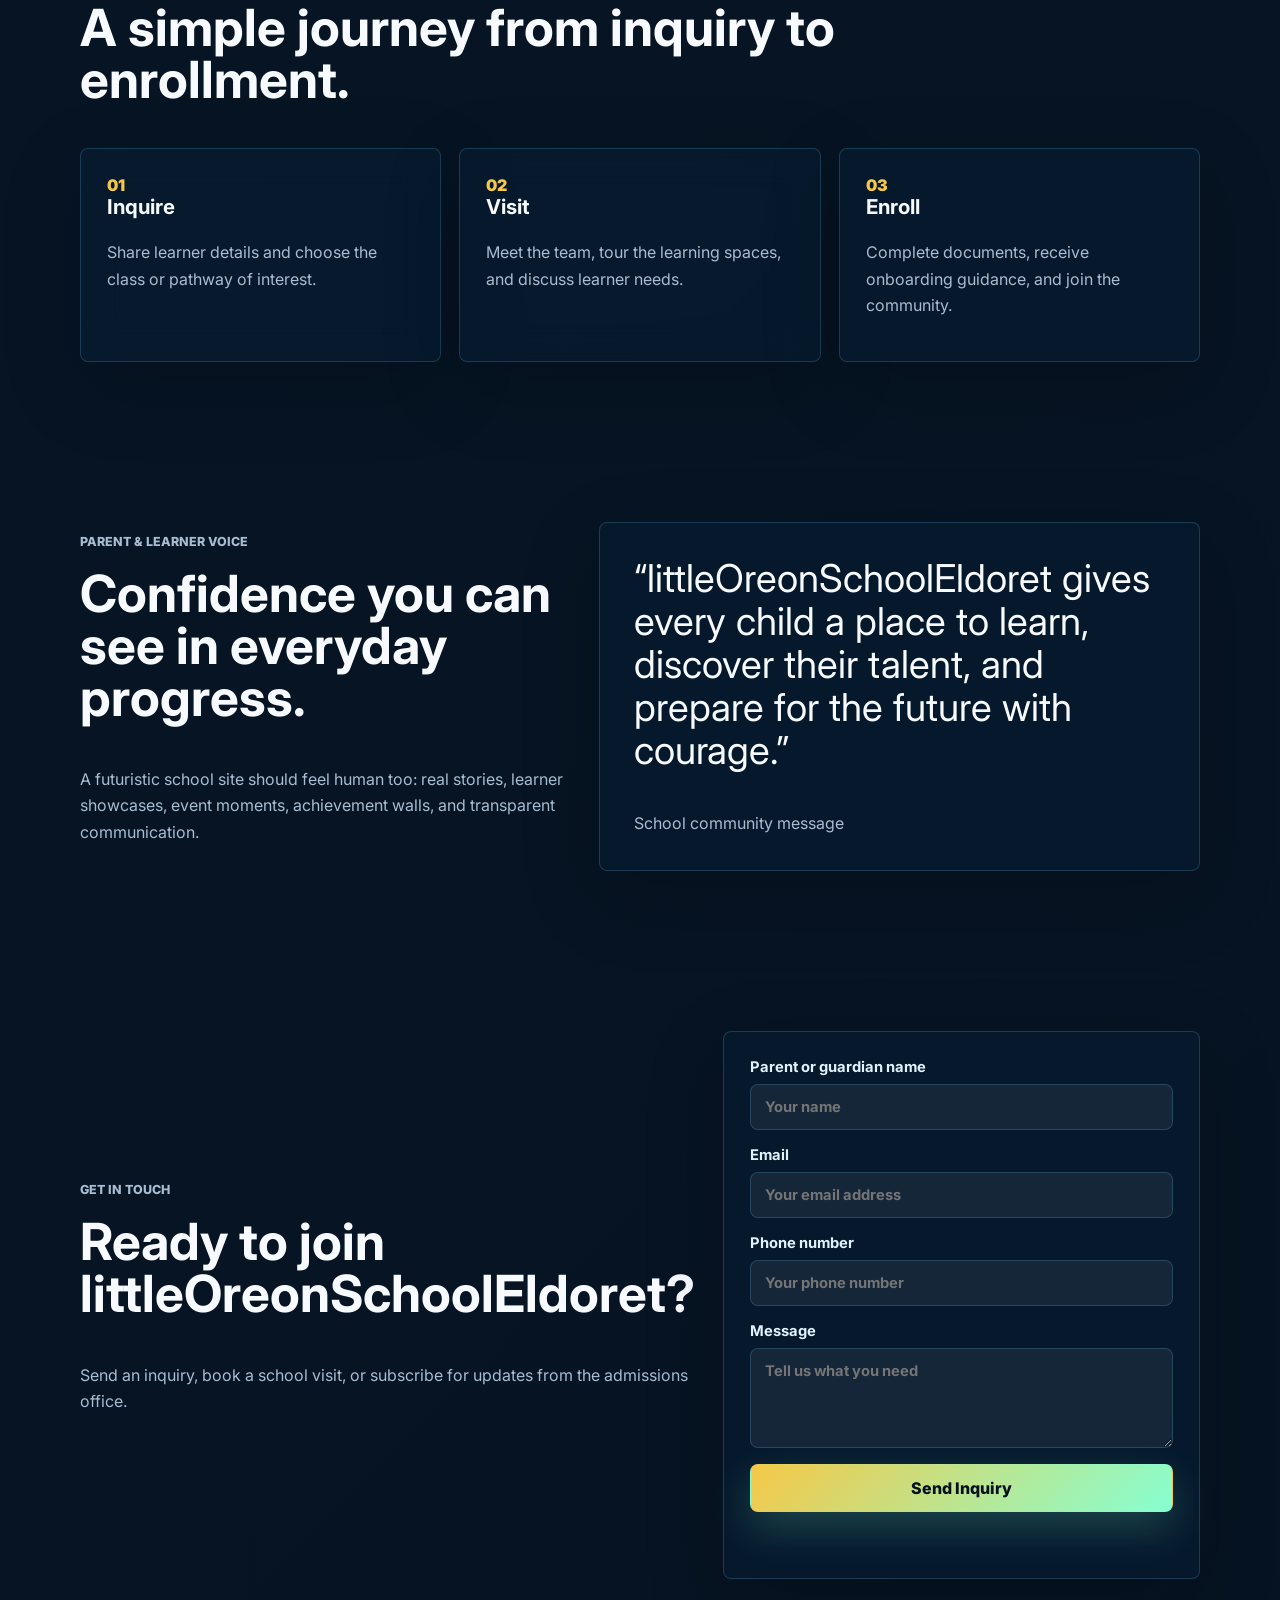
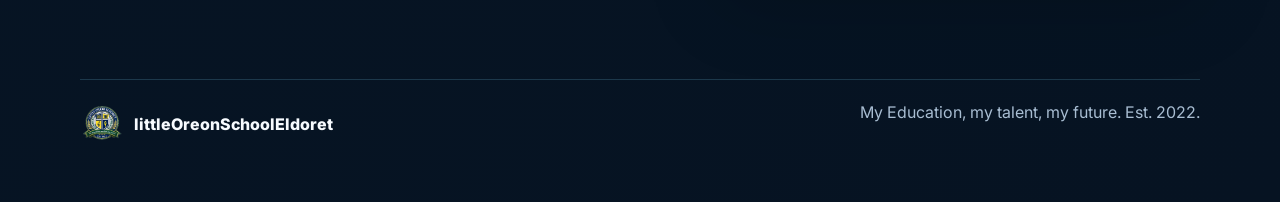
==== commit 1b0420d1: "Update site name to littleOreonSchoolEldoret Co-authored-by: Copilot <223556219+Copilot@users.norepl" ====
--- a/Little Oriin Website/LITTLE OREON SITE_FINAL/index.html
+++ b/Little Oriin Website/LITTLE OREON SITE_FINAL/index.html
@@ -3,10 +3,10 @@
   <head>
     <meta charset="UTF-8" />
     <meta name="viewport" content="width=device-width, initial-scale=1.0" />
-    <title>Little Orion Eldoret | Future-Ready Learning</title>
+    <title>littleOreonSchoolEldoret</title>
     <meta
       name="description"
-      content="A futuristic landing page concept for Little Orion Eldoret, built around academics, talent, technology, admissions, and school community."
+      content="littleOreonSchoolEldoret: academics, talent, technology, admissions, and school community."
     />
     <link rel="preconnect" href="https://fonts.googleapis.com" />
     <link rel="preconnect" href="https://fonts.gstatic.com" crossorigin />
@@ -19,11 +19,10 @@
   <body>
     <div class="site-shell">
       <header class="topbar" data-reveal>
-        <a class="brand" href="#home" aria-label="Little Orion Eldoret home">
-          <img src="assets/little-orion-crest-edge-transparent.png" alt="Little Orion Eldoret logo" />
+        <a class="brand" href="#home" aria-label="littleOreonSchoolEldoret home">
+          <img src="assets/little-orion-crest-edge-transparent.png" alt="littleOreonSchoolEldoret logo" />
           <span>
-            <strong>Little Orion</strong>
-            <small>Eldoret</small>
+            <strong>littleOreonSchoolEldoret</strong>
           </span>
         </a>
         <button class="menu-toggle" type="button" aria-label="Open navigation" aria-expanded="false">
@@ -49,7 +48,7 @@
           </div>
           <div class="hero-content" data-reveal>
             <p class="eyebrow">My Education, My Talent, My Future</p>
-            <h1>Little Orion Eldoret</h1>
+            <h1>littleOreonSchoolEldoret</h1>
             <p class="hero-copy">
               A future-ready school experience where strong foundations, creative talent, digital
               confidence, and character grow together.
@@ -70,7 +69,7 @@
                 <span class="orbit orbit-jupiter"><i></i></span>
                 <span class="orbit orbit-saturn"><i></i></span>
               </div>
-              <img src="assets/little-orion-crest-edge-transparent.png" alt="Little Orion Eldoret crest" />
+              <img src="assets/little-orion-crest-edge-transparent.png" alt="littleOreonSchoolEldoret crest" />
             </div>
             <div class="signal-board">
               <div>
@@ -249,7 +248,7 @@
           </div>
           <div class="testimonial" data-reveal>
             <p>
-              “Little Orion gives every child a place to learn, discover their talent, and prepare
+              “littleOreonSchoolEldoret gives every child a place to learn, discover their talent, and prepare
               for the future with courage.”
             </p>
             <span>School community message</span>
@@ -259,7 +258,7 @@
         <section class="section contact" id="contact">
           <div data-reveal>
             <p class="eyebrow">Get In Touch</p>
-            <h2>Ready to join Little Orion Eldoret?</h2>
+            <h2>Ready to join littleOreonSchoolEldoret?</h2>
             <p>
               Send an inquiry, book a school visit, or subscribe for updates from the admissions
               office.
@@ -271,7 +270,7 @@
             action="https://formspree.io/f/xkoyrvpa"
             method="POST"
           >
-            <input type="hidden" name="_subject" value="New Little Orion Eldoret inquiry" />
+            <input type="hidden" name="_subject" value="New littleOreonSchoolEldoret inquiry" />
             <input type="text" name="_honey" tabindex="-1" autocomplete="off" aria-hidden="true" />
             <label>
               Parent or guardian name
@@ -298,7 +297,7 @@
       <footer class="footer">
         <div>
           <img src="assets/little-orion-crest-edge-transparent.png" alt="" />
-          <span>Little Orion Eldoret</span>
+          <span>littleOreonSchoolEldoret</span>
         </div>
         <p>My Education, my talent, my future. Est. 2022.</p>
       </footer>
--- a/Little Oriin Website/LITTLE OREON SITE_FINAL/styles.css
+++ b/Little Oriin Website/LITTLE OREON SITE_FINAL/styles.css
@@ -99,6 +99,7 @@
 .brand strong {
   font-size: 1rem;
   line-height: 1;
+  overflow-wrap: anywhere;
 }
 
 .brand small {
@@ -236,6 +237,7 @@
   margin-bottom: 18px;
   font-size: clamp(3.4rem, 10vw, 8.4rem);
   line-height: 0.9;
+  overflow-wrap: anywhere;
   letter-spacing: 0;
 }
 
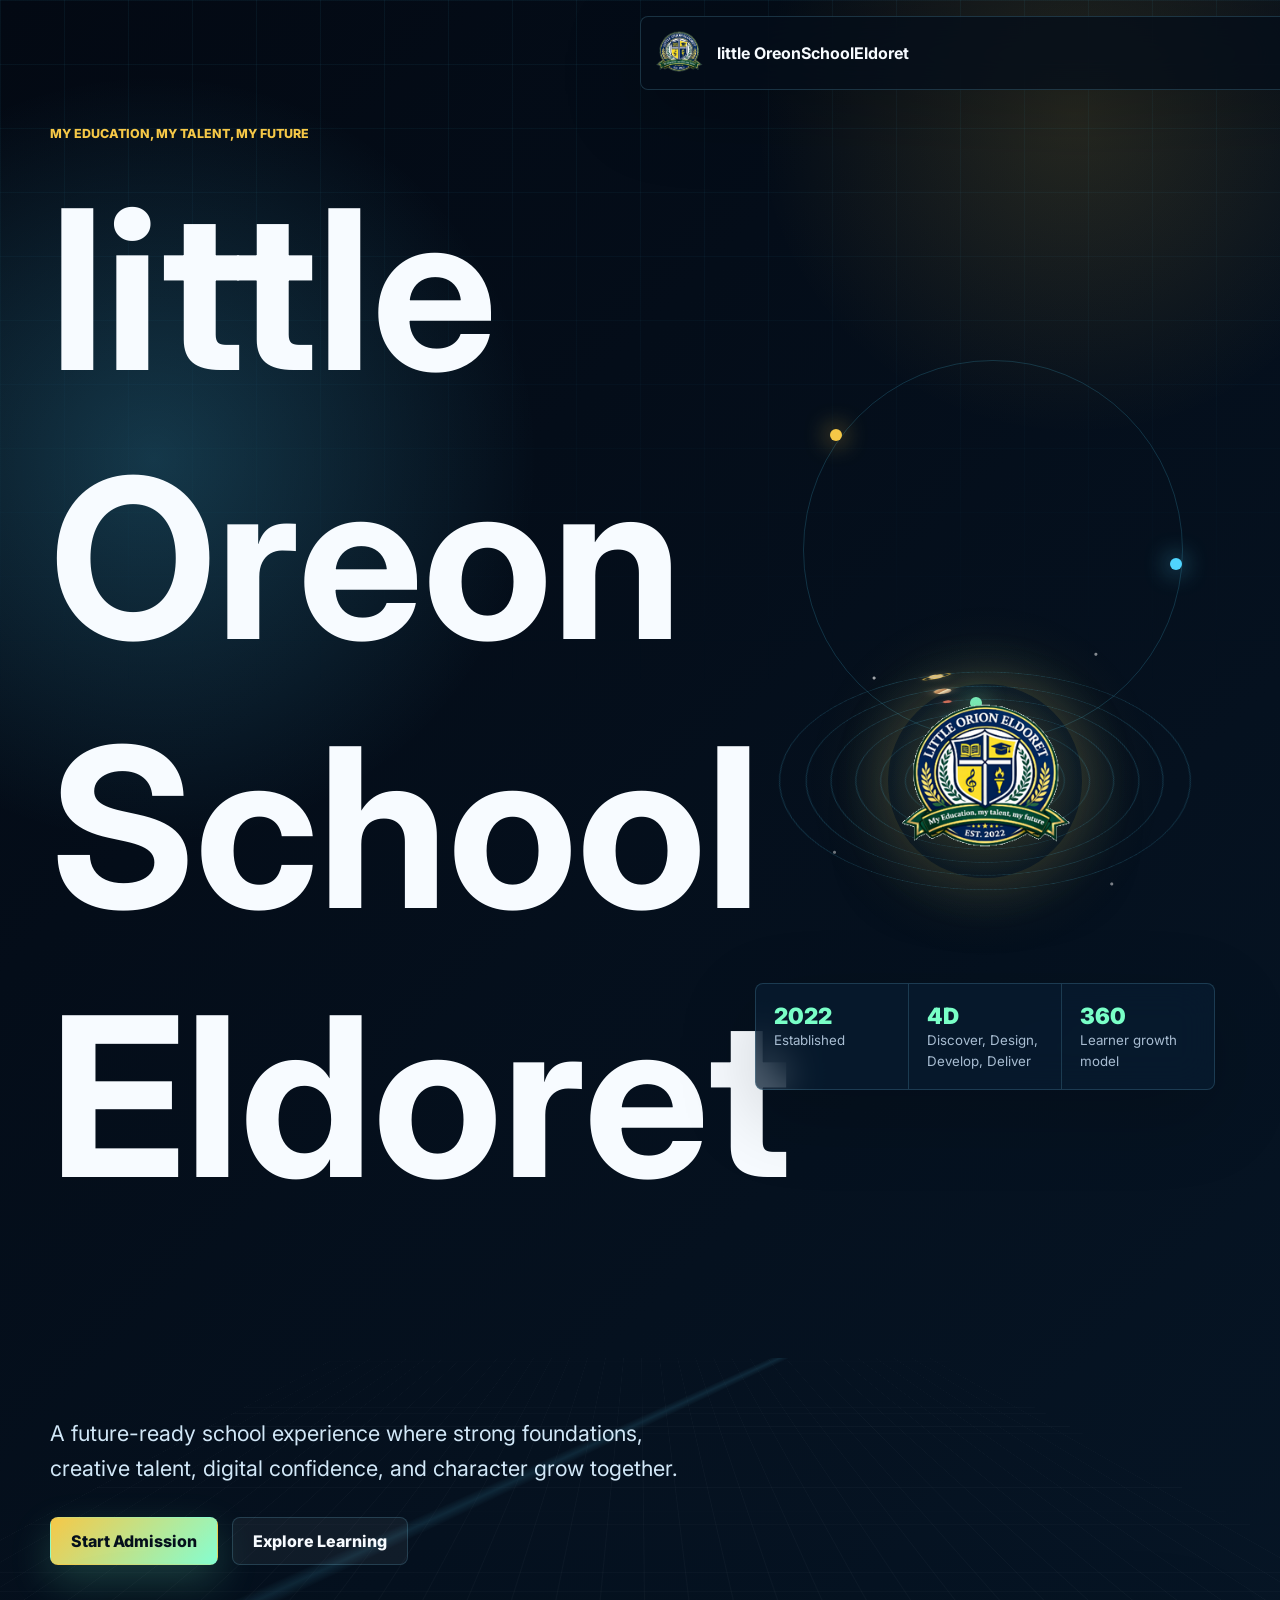
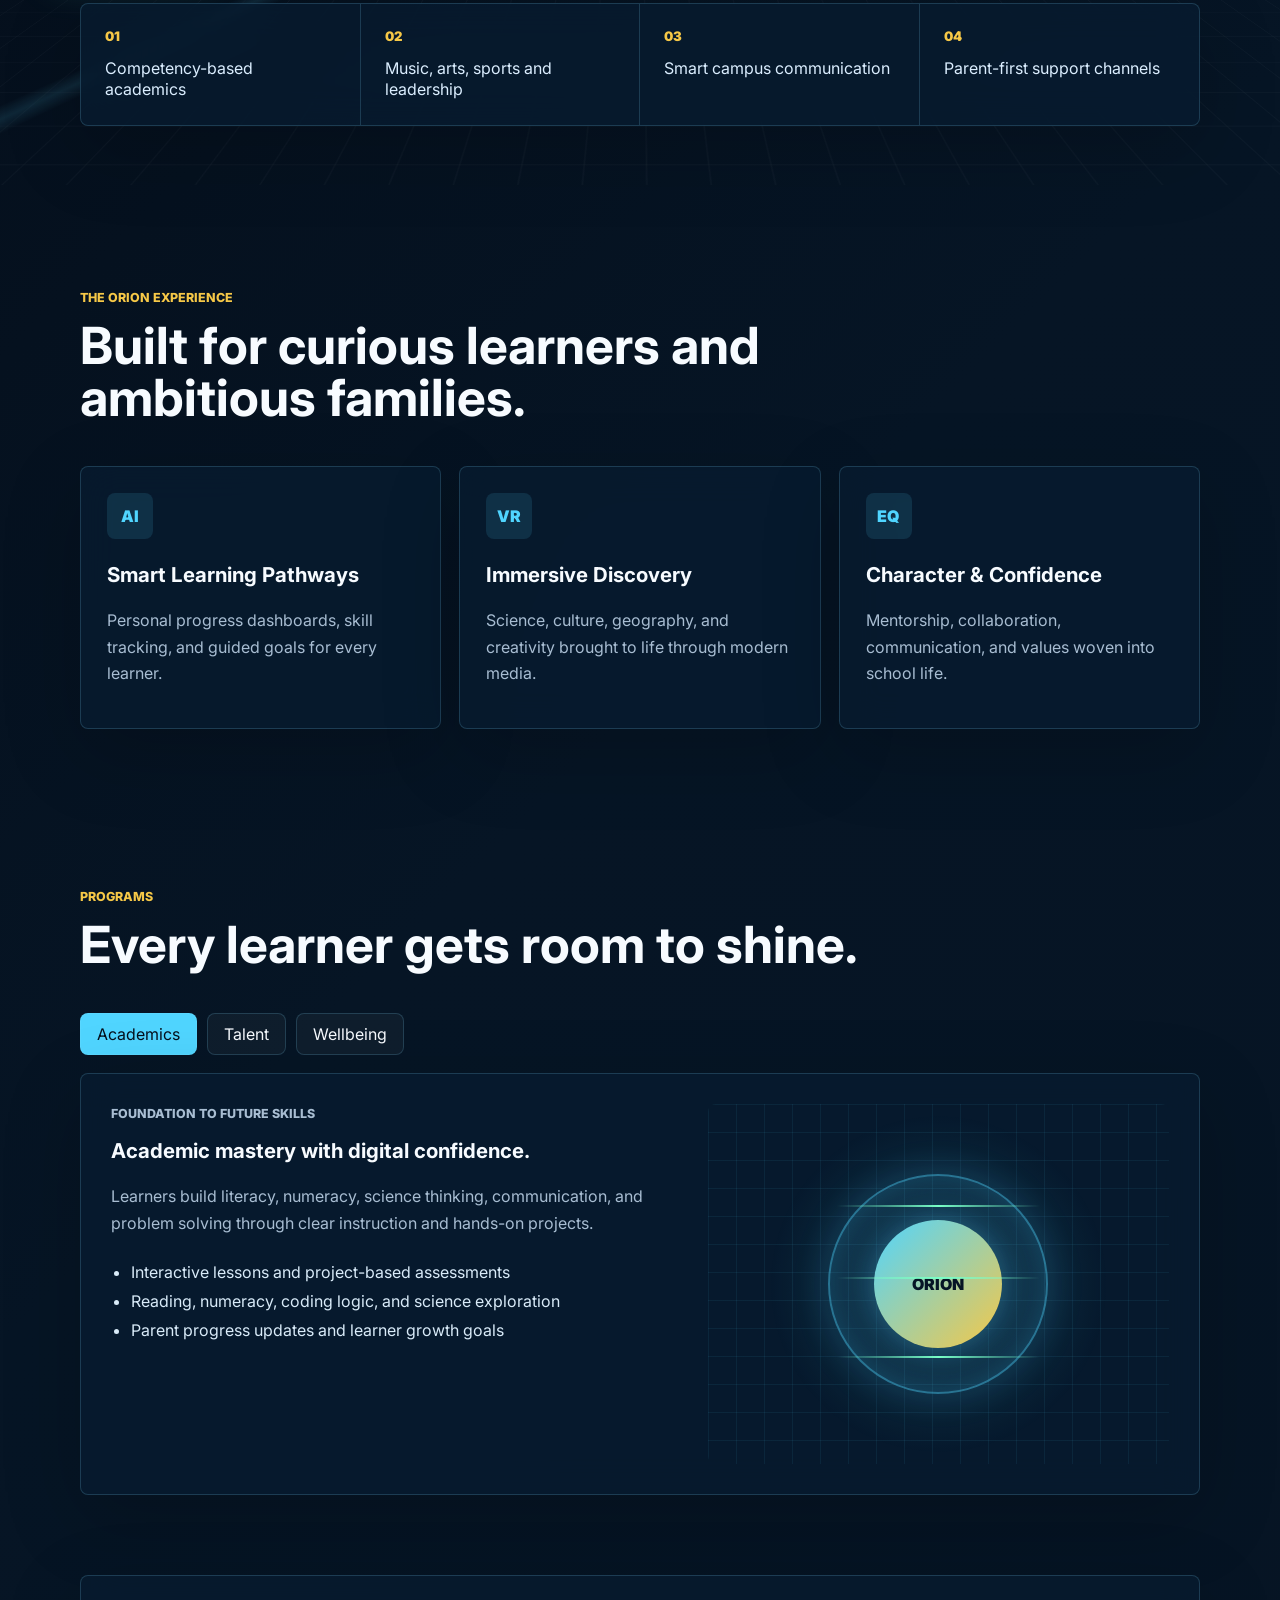
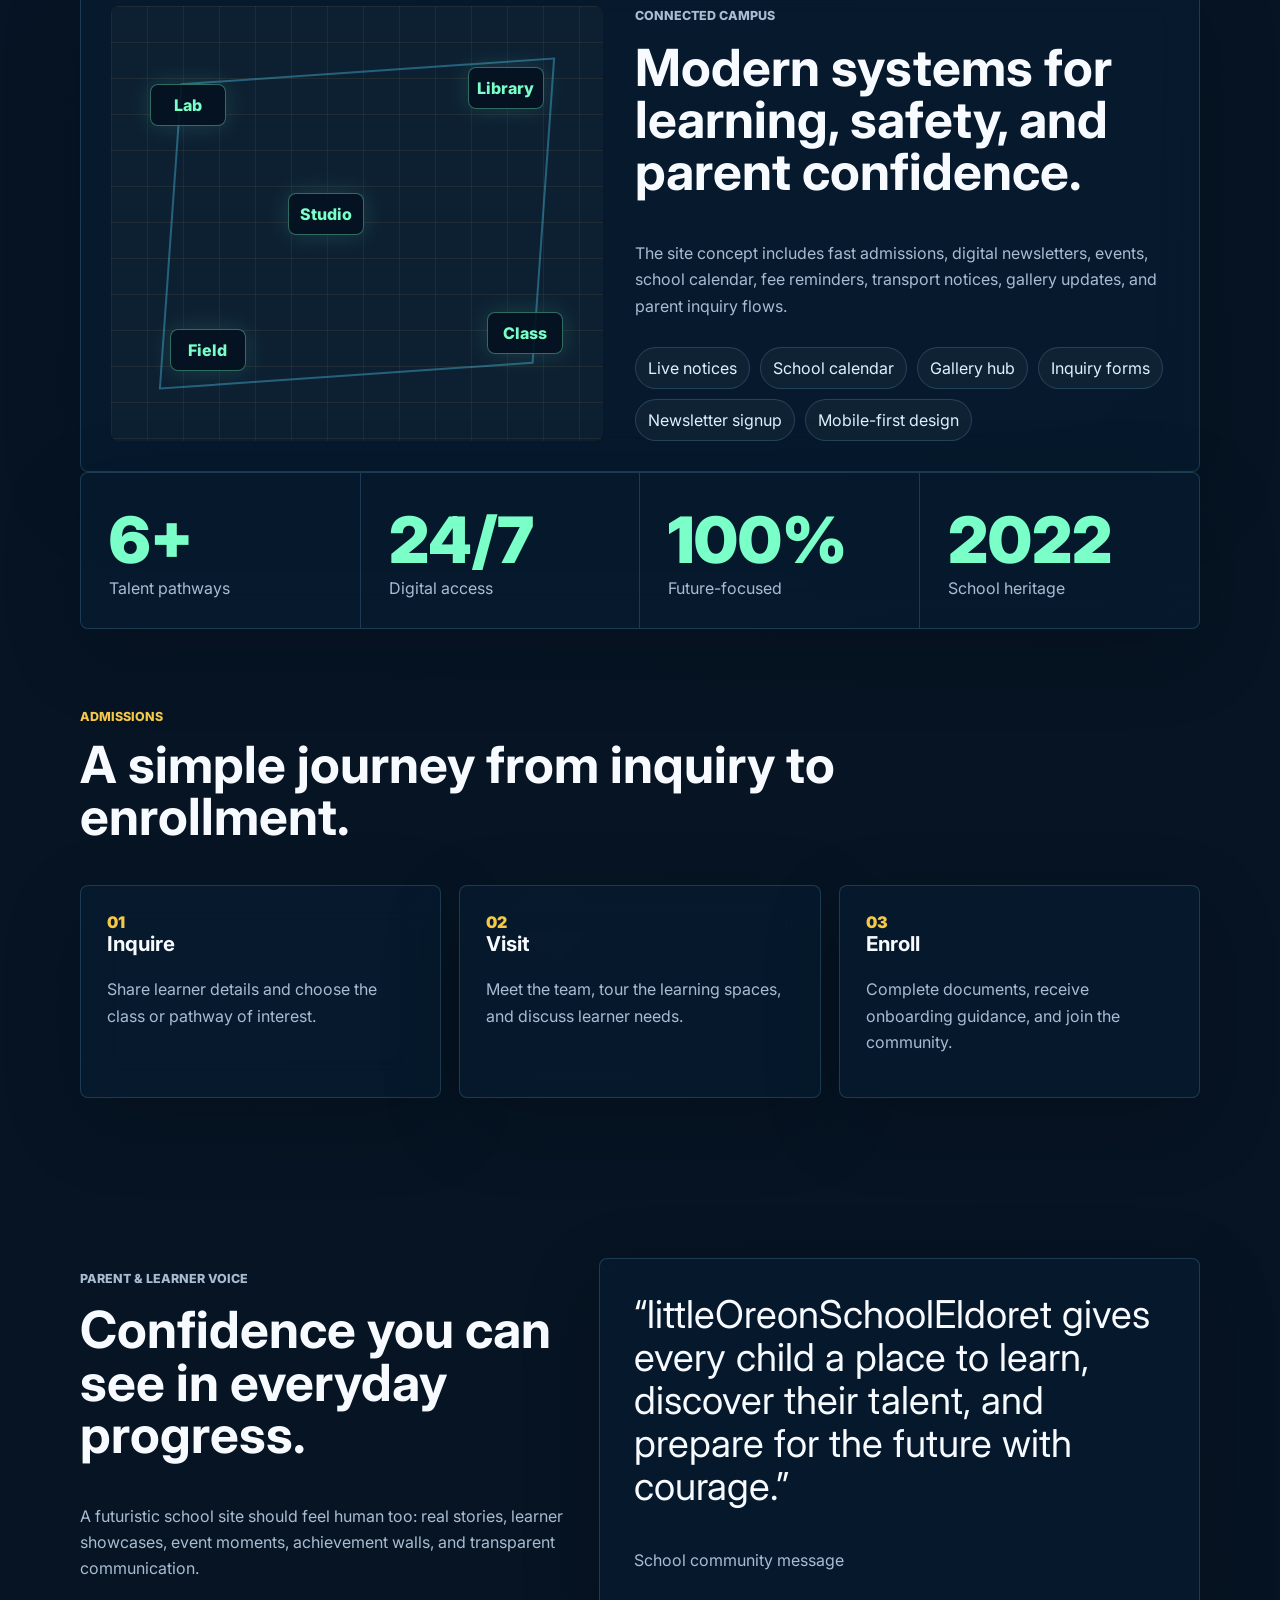
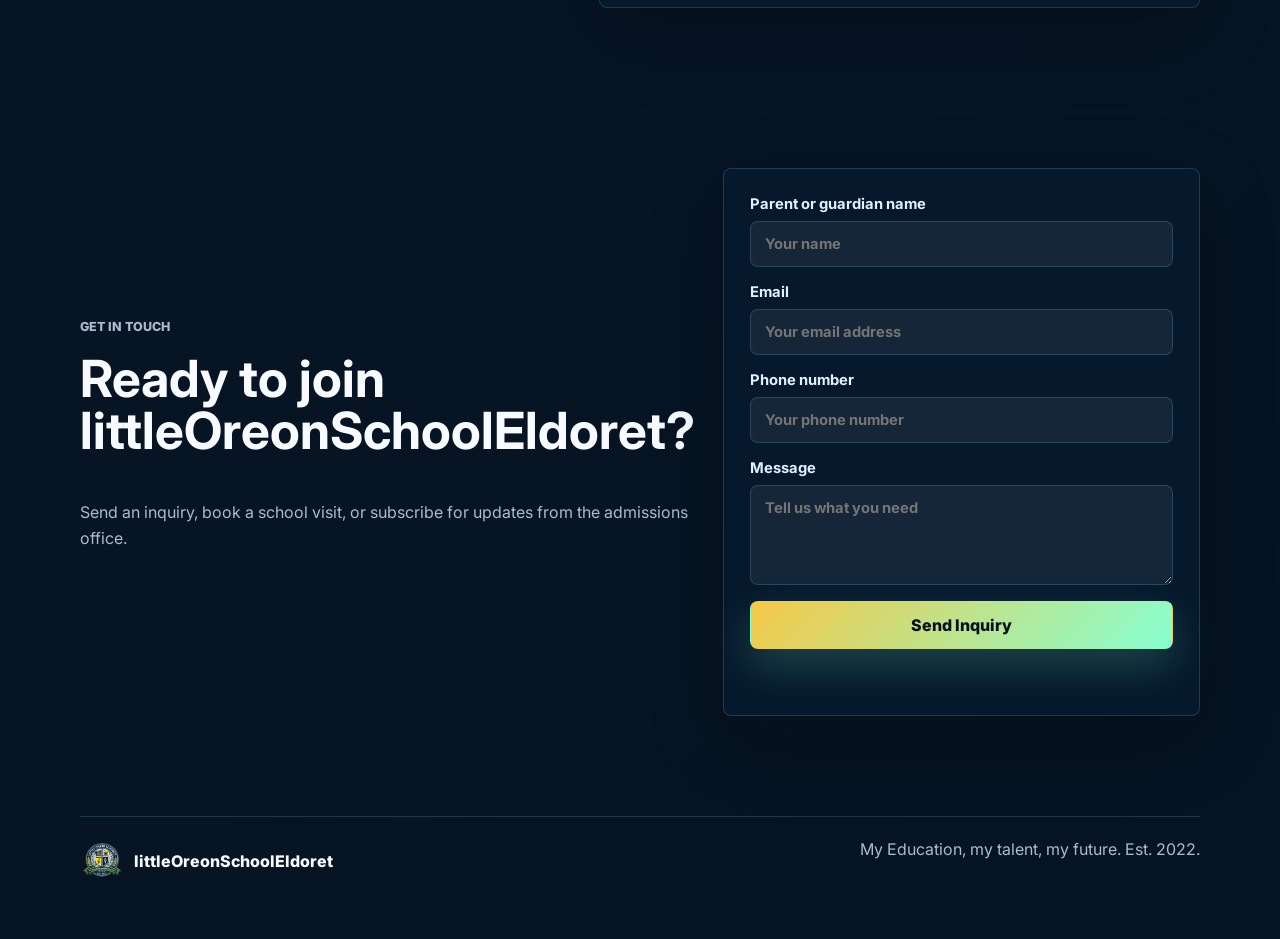
==== commit ec865915: "Save editor theme and site updates Co-authored-by: Copilot <223556219+Copilot@users.noreply.github.c" ====
--- a/Little Oriin Website/LITTLE OREON SITE_FINAL/index.html
+++ b/Little Oriin Website/LITTLE OREON SITE_FINAL/index.html
@@ -3,7 +3,7 @@
   <head>
     <meta charset="UTF-8" />
     <meta name="viewport" content="width=device-width, initial-scale=1.0" />
-    <title>littleOreonSchoolEldoret</title>
+    <title>little Oreon School Eldoret</title>
     <meta
       name="description"
       content="littleOreonSchoolEldoret: academics, talent, technology, admissions, and school community."
@@ -22,7 +22,7 @@
         <a class="brand" href="#home" aria-label="littleOreonSchoolEldoret home">
           <img src="assets/little-orion-crest-edge-transparent.png" alt="littleOreonSchoolEldoret logo" />
           <span>
-            <strong>littleOreonSchoolEldoret</strong>
+            <strong>little OreonSchoolEldoret</strong>
           </span>
         </a>
         <button class="menu-toggle" type="button" aria-label="Open navigation" aria-expanded="false">
@@ -48,7 +48,7 @@
           </div>
           <div class="hero-content" data-reveal>
             <p class="eyebrow">My Education, My Talent, My Future</p>
-            <h1>littleOreonSchoolEldoret</h1>
+            <h1>little Oreon School Eldoret</h1>
             <p class="hero-copy">
               A future-ready school experience where strong foundations, creative talent, digital
               confidence, and character grow together.
--- a/Little Oriin Website/LITTLE OREON SITE_FINAL/styles.css
+++ b/Little Oriin Website/LITTLE OREON SITE_FINAL/styles.css
@@ -232,13 +232,8 @@
   margin-top: 0;
 }
 
-h1 {
-  max-width: 820px;
-  margin-bottom: 18px;
-  font-size: clamp(3.4rem, 10vw, 8.4rem);
-  line-height: 0.9;
-  overflow-wrap: anywhere;
-  letter-spacing: 0;
+h1 { 
+  font-size: clamp(13.9rem, 10vw, 8.4rem);
 }
 
 h2 {
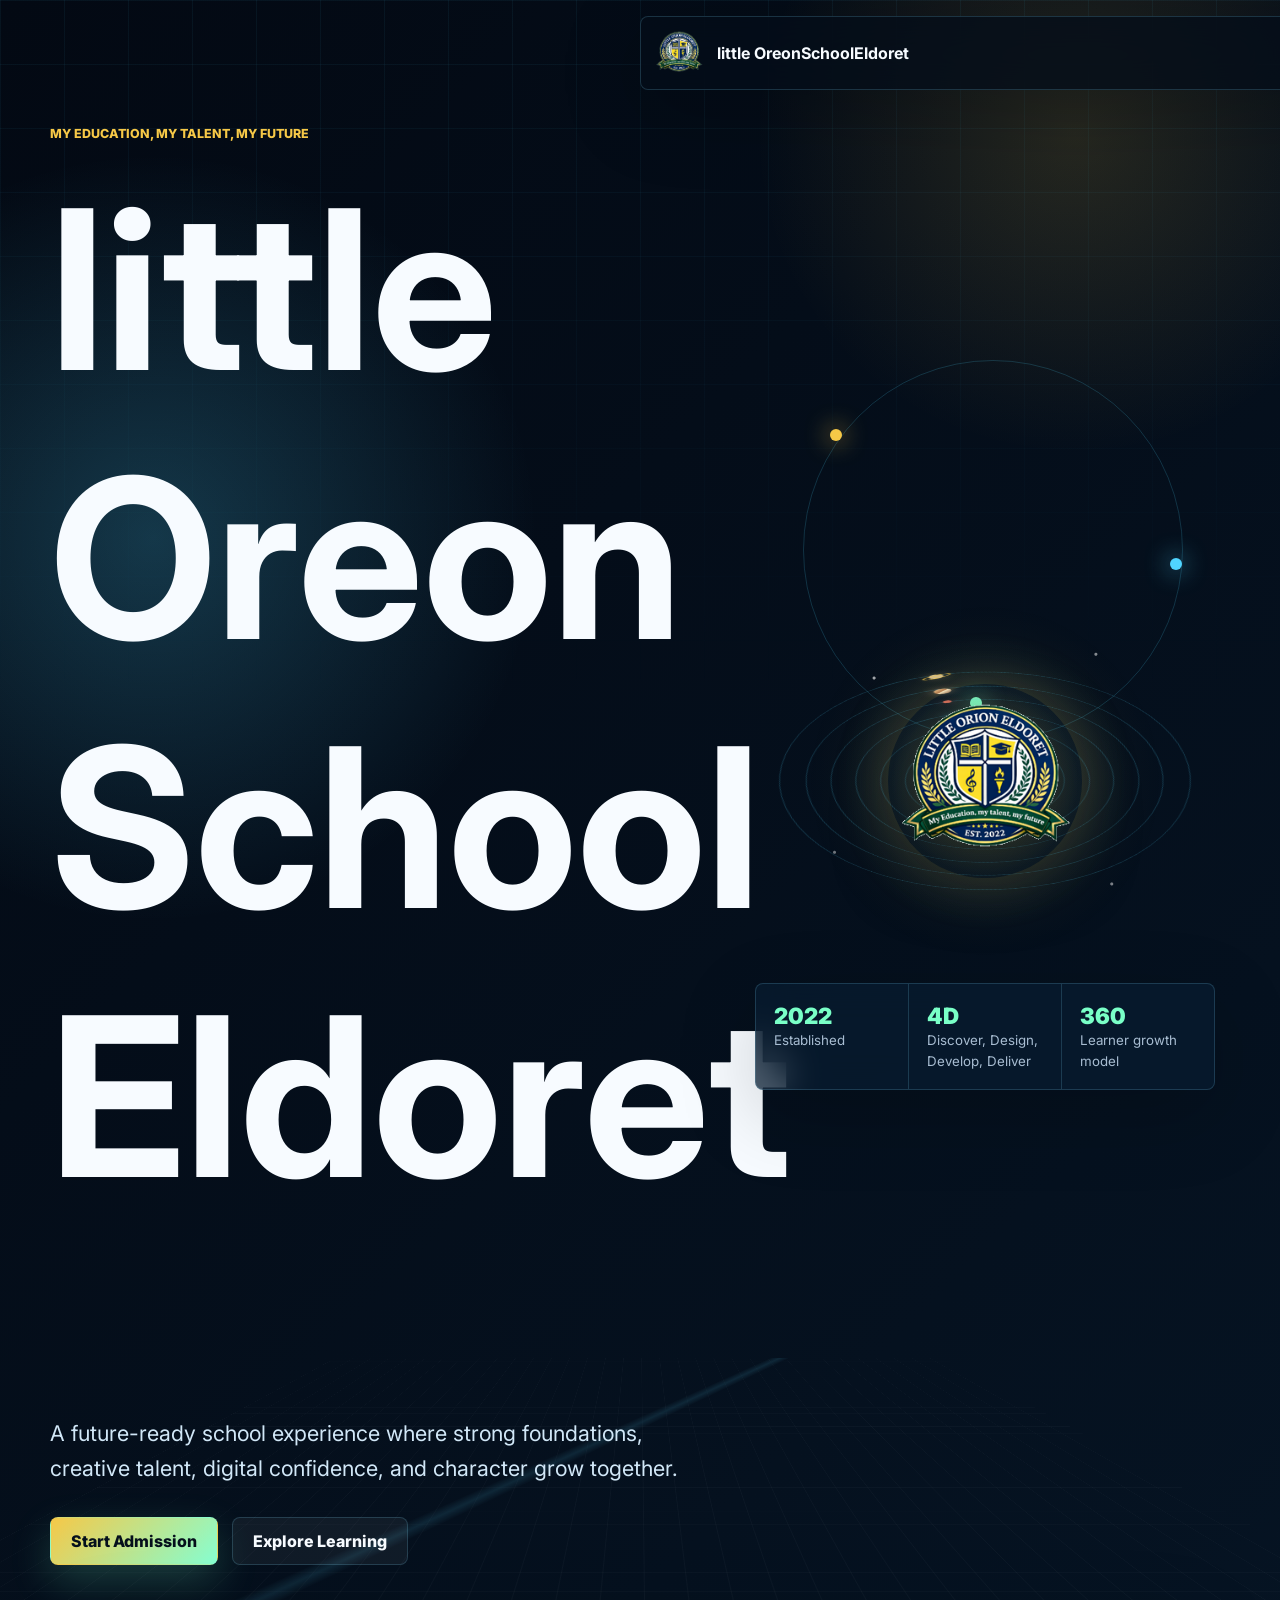
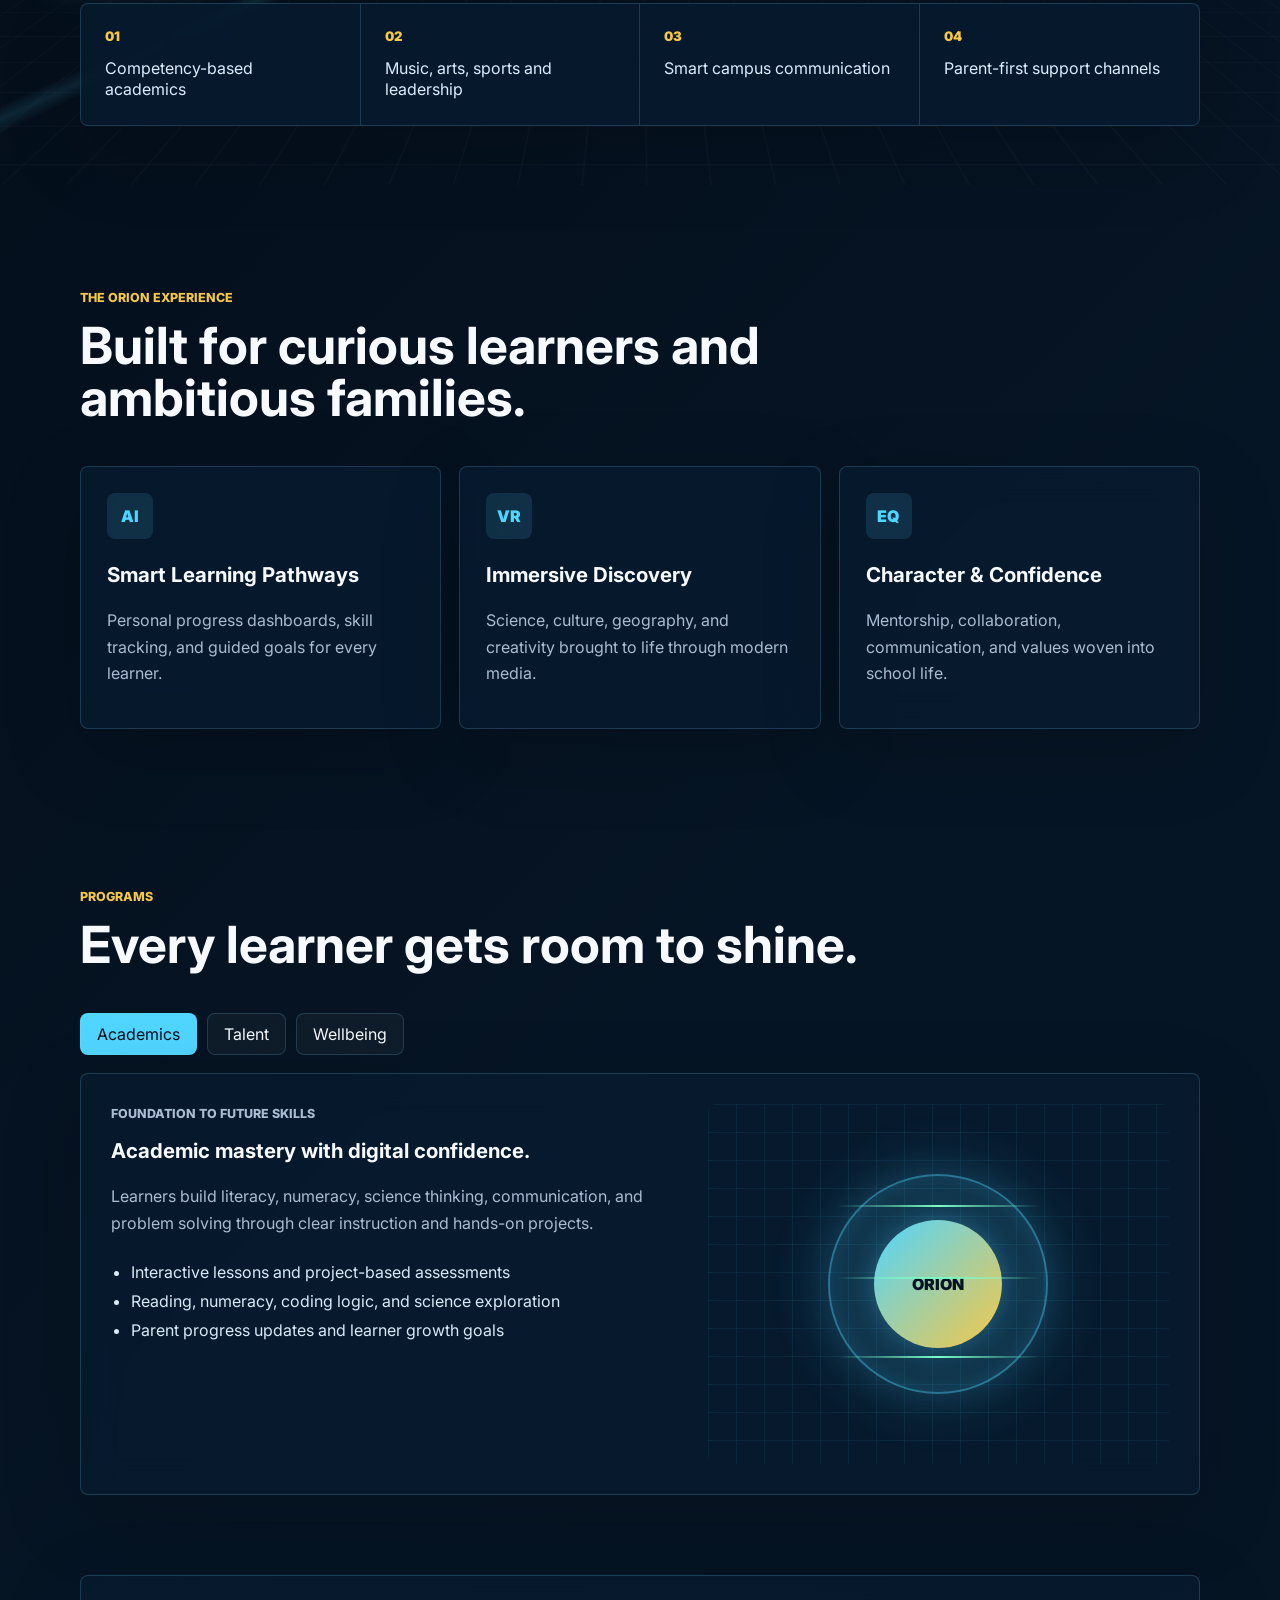
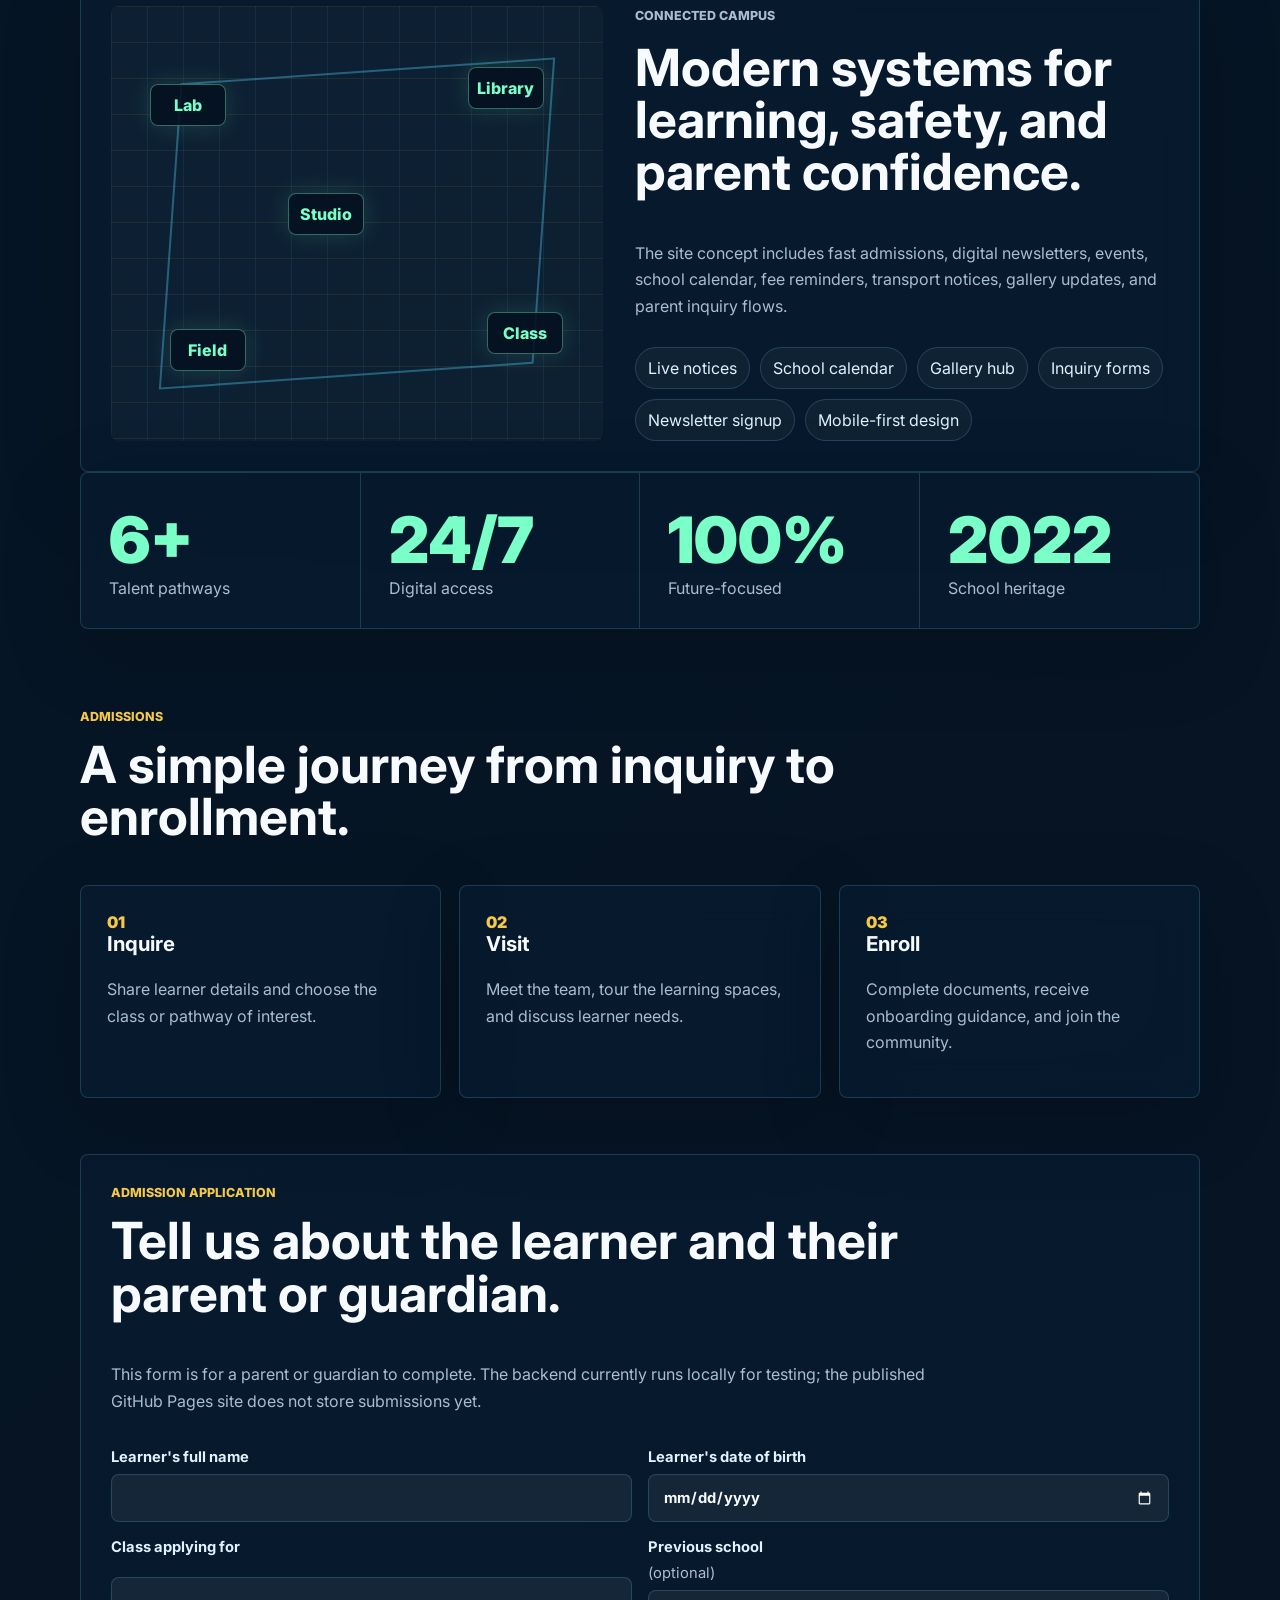
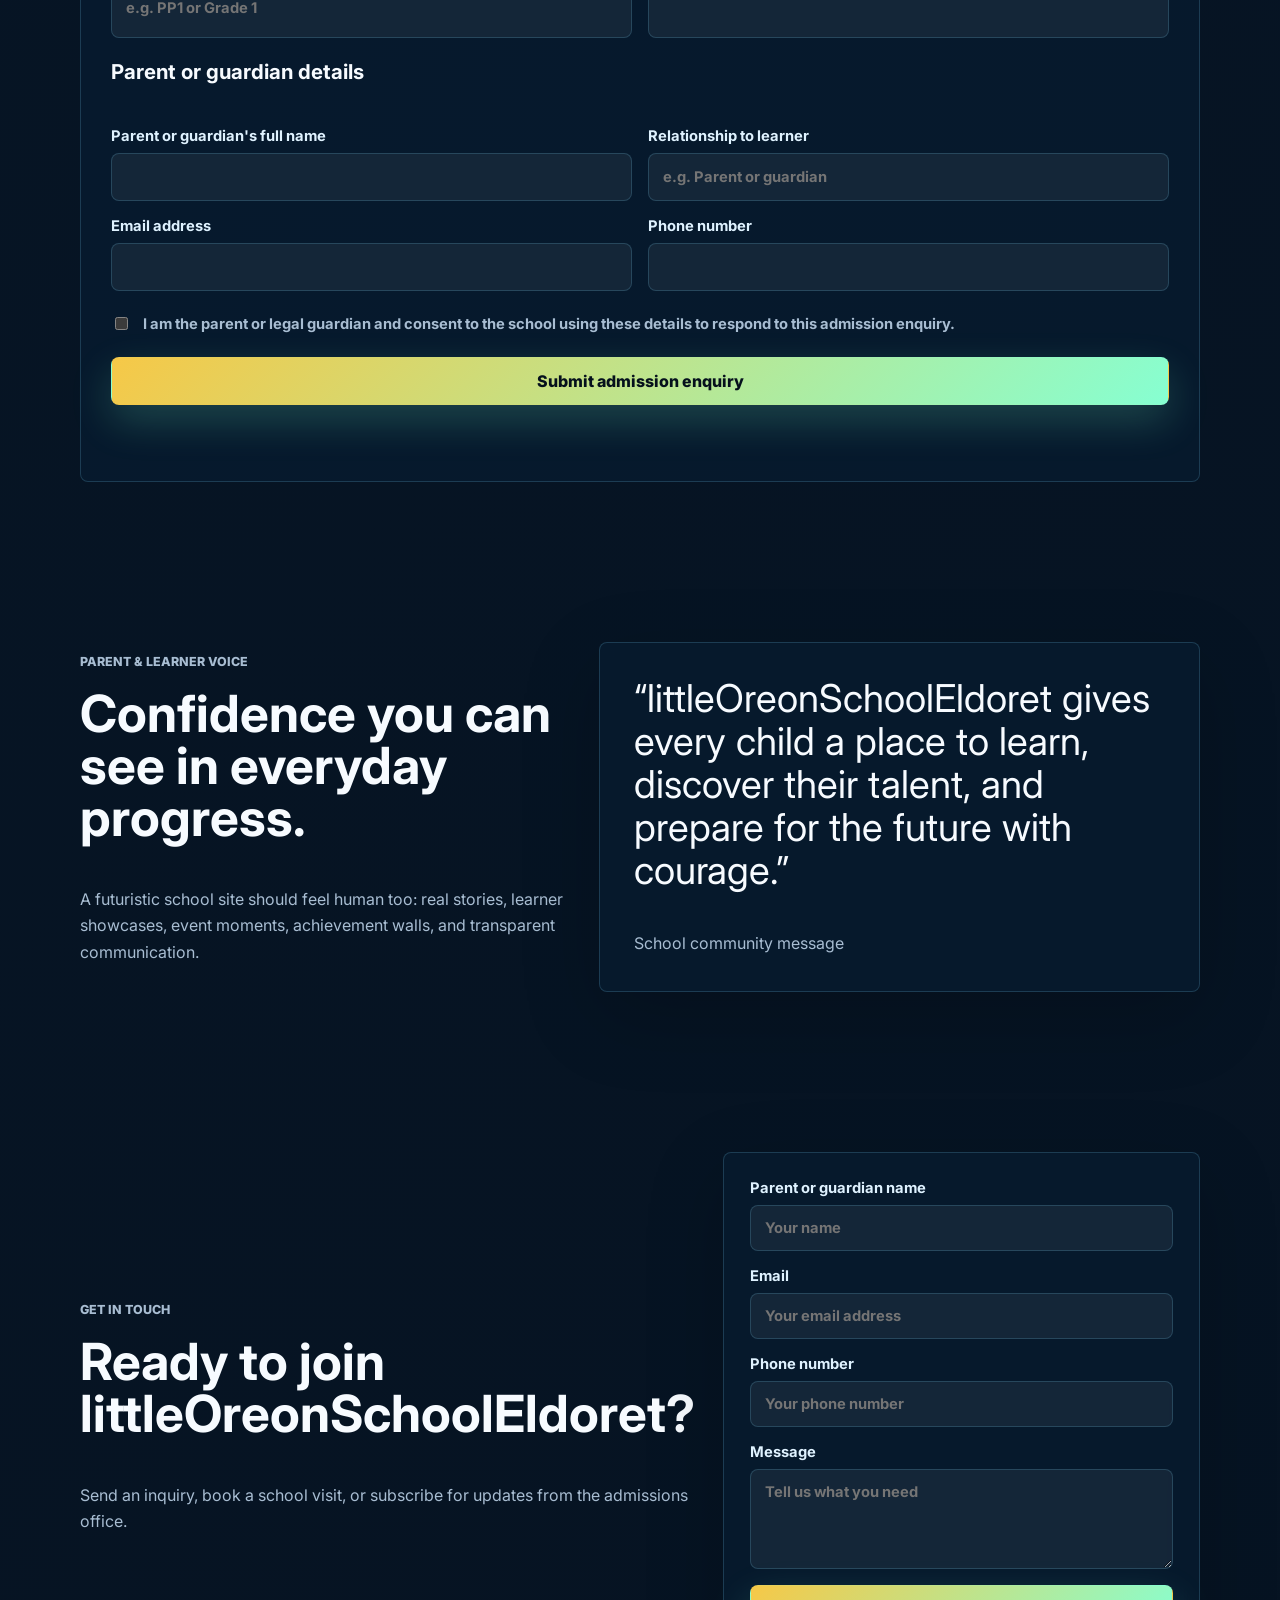
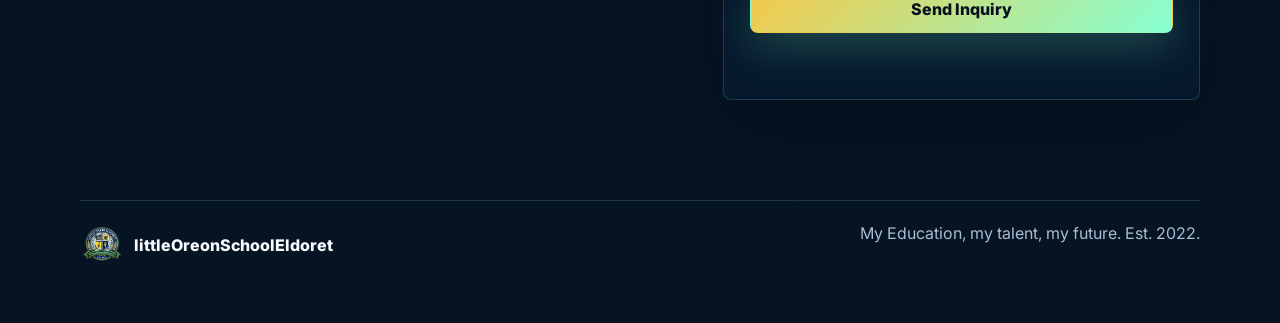
==== commit 82e1f773: "Add admissions enquiry form and local backend Co-authored-by: Copilot <223556219+Copilot@users.norep" ====
--- a/Little Oriin Website/LITTLE OREON SITE_FINAL/index.html
+++ b/Little Oriin Website/LITTLE OREON SITE_FINAL/index.html
@@ -54,7 +54,7 @@
               confidence, and character grow together.
             </p>
             <div class="hero-actions">
-              <a class="btn primary" href="#admissions">Start Admission</a>
+              <a class="btn primary" href="#admission-form">Start Admission</a>
               <a class="btn secondary" href="#programs">Explore Learning</a>
             </div>
           </div>
@@ -234,6 +234,62 @@
               <h3>Enroll</h3>
               <p>Complete documents, receive onboarding guidance, and join the community.</p>
             </article>
+          </div>
+          <div class="admission-form-panel" id="admission-form" data-reveal>
+            <div class="section-heading">
+              <p class="eyebrow">Admission application</p>
+              <h2>Tell us about the learner and their parent or guardian.</h2>
+              <p class="admission-notice">
+                This form is for a parent or guardian to complete. The backend currently runs locally
+                for testing; the published GitHub Pages site does not store submissions yet.
+              </p>
+            </div>
+            <form class="admission-form">
+              <div class="form-grid">
+                <label>
+                  Learner's full name
+                  <input type="text" name="learnerName" autocomplete="name" maxlength="120" required />
+                </label>
+                <label>
+                  Learner's date of birth
+                  <input type="date" name="dateOfBirth" required />
+                </label>
+                <label>
+                  Class applying for
+                  <input type="text" name="requestedClass" maxlength="80" placeholder="e.g. PP1 or Grade 1" required />
+                </label>
+                <label>
+                  Previous school <span class="optional">(optional)</span>
+                  <input type="text" name="previousSchool" maxlength="120" />
+                </label>
+              </div>
+              <h3>Parent or guardian details</h3>
+              <div class="form-grid">
+                <label>
+                  Parent or guardian's full name
+                  <input type="text" name="guardianName" autocomplete="name" maxlength="120" required />
+                </label>
+                <label>
+                  Relationship to learner
+                  <input type="text" name="guardianRelationship" maxlength="60" placeholder="e.g. Parent or guardian" required />
+                </label>
+                <label>
+                  Email address
+                  <input type="email" name="guardianEmail" autocomplete="email" maxlength="254" required />
+                </label>
+                <label>
+                  Phone number
+                  <input type="tel" name="guardianPhone" autocomplete="tel" maxlength="30" required />
+                </label>
+              </div>
+              <label class="consent-label">
+                <input type="checkbox" name="guardianConsent" value="yes" required />
+                I am the parent or legal guardian and consent to the school using these details to
+                respond to this admission enquiry.
+              </label>
+              <button class="btn primary" type="submit">Submit admission enquiry</button>
+              <p class="form-status" role="status" aria-live="polite"></p>
+            </form>
           </div>
         </section>
 
--- a/Little Oriin Website/LITTLE OREON SITE_FINAL/styles.css
+++ b/Little Oriin Website/LITTLE OREON SITE_FINAL/styles.css
@@ -764,6 +764,81 @@
   padding: 26px;
 }
 
+.admission-form-panel {
+  margin-top: 56px;
+  padding: 30px;
+  border: 1px solid var(--line);
+  border-radius: var(--radius);
+  background: var(--glass);
+}
+
+.admission-form-panel .section-heading {
+  max-width: 860px;
+}
+
+.admission-notice {
+  color: var(--muted);
+  line-height: 1.65;
+}
+
+.admission-form {
+  display: grid;
+  gap: 22px;
+}
+
+.form-grid {
+  display: grid;
+  grid-template-columns: repeat(2, minmax(0, 1fr));
+  gap: 16px;
+}
+
+.admission-form label {
+  display: grid;
+  gap: 8px;
+  color: #dff2ff;
+  font-size: 0.92rem;
+  font-weight: 700;
+}
+
+.admission-form input:not([type="checkbox"]) {
+  width: 100%;
+  min-height: 48px;
+  border: 1px solid var(--line);
+  border-radius: var(--radius);
+  background: rgba(255, 255, 255, 0.06);
+  color: var(--white);
+  padding: 12px 14px;
+}
+
+.admission-form input:focus {
+  border-color: var(--cyan);
+  outline: none;
+  box-shadow: 0 0 0 4px rgba(80, 213, 255, 0.12);
+}
+
+.admission-form input[type="date"] {
+  color-scheme: dark;
+}
+
+.admission-form .consent-label {
+  display: flex;
+  align-items: flex-start;
+  gap: 12px;
+  color: var(--muted);
+  line-height: 1.5;
+}
+
+.consent-label input {
+  flex: 0 0 auto;
+  margin-top: 4px;
+  accent-color: var(--cyan);
+}
+
+.optional {
+  color: var(--muted);
+  font-weight: 400;
+}
+
 .contact-form label {
   display: grid;
   gap: 8px;
@@ -1003,8 +1078,13 @@
   .program-display,
   .campus,
   .testimonial,
-  .contact-form {
+  .contact-form,
+  .admission-form-panel {
     padding: 20px;
+  }
+
+  .form-grid {
+    grid-template-columns: 1fr;
   }
 
   .campus-visual,
